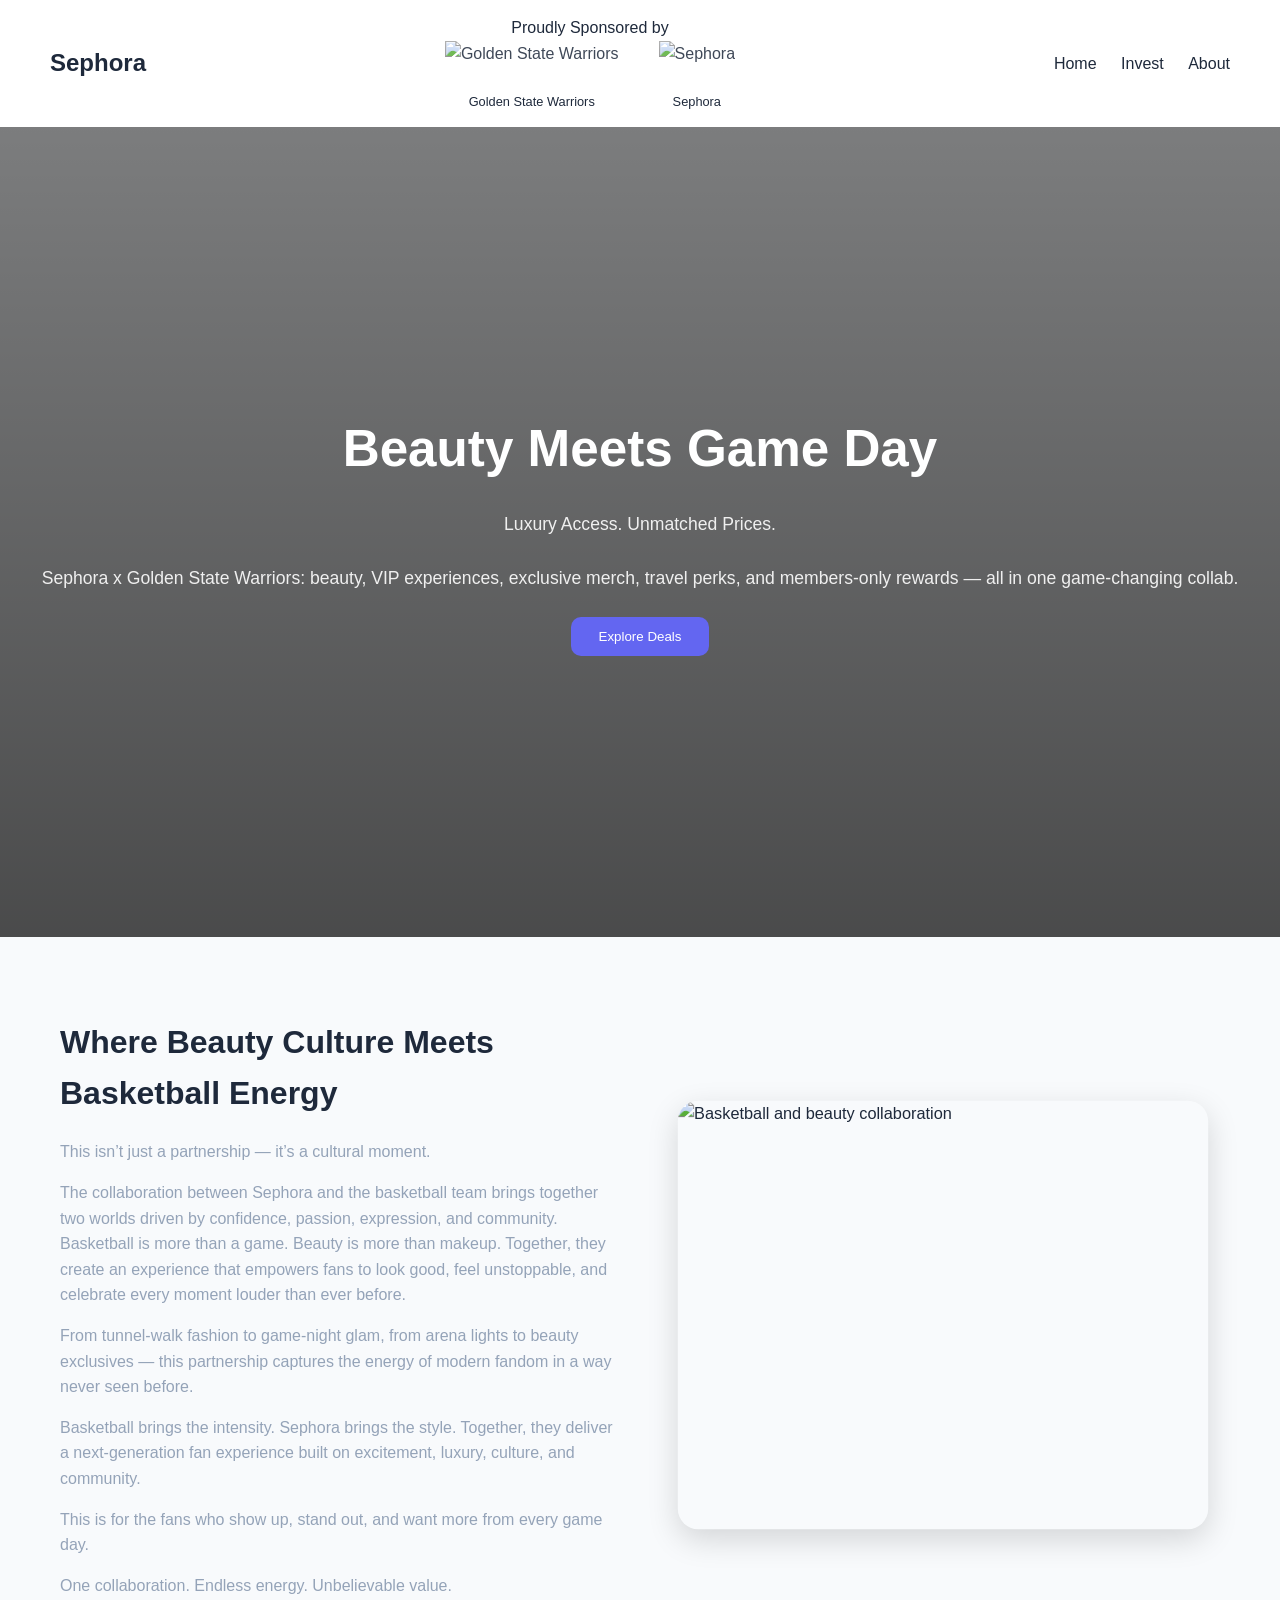
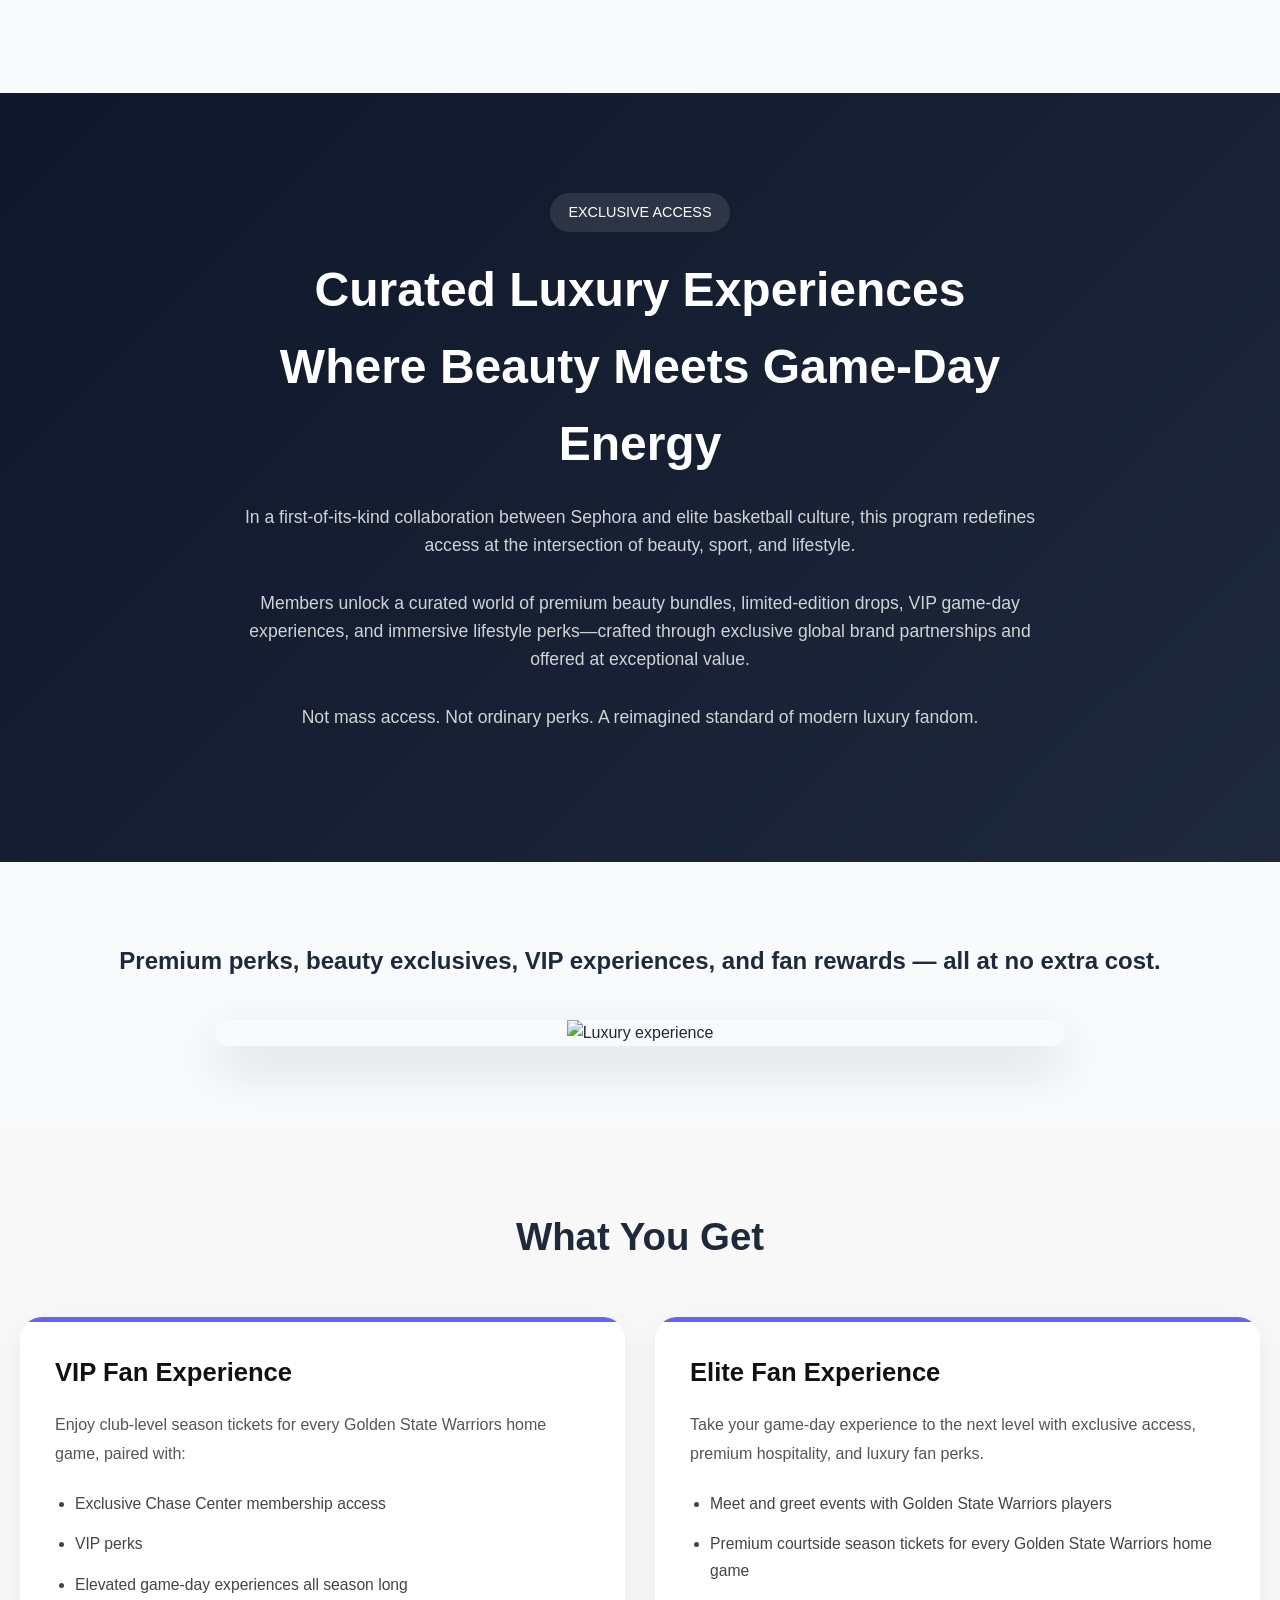
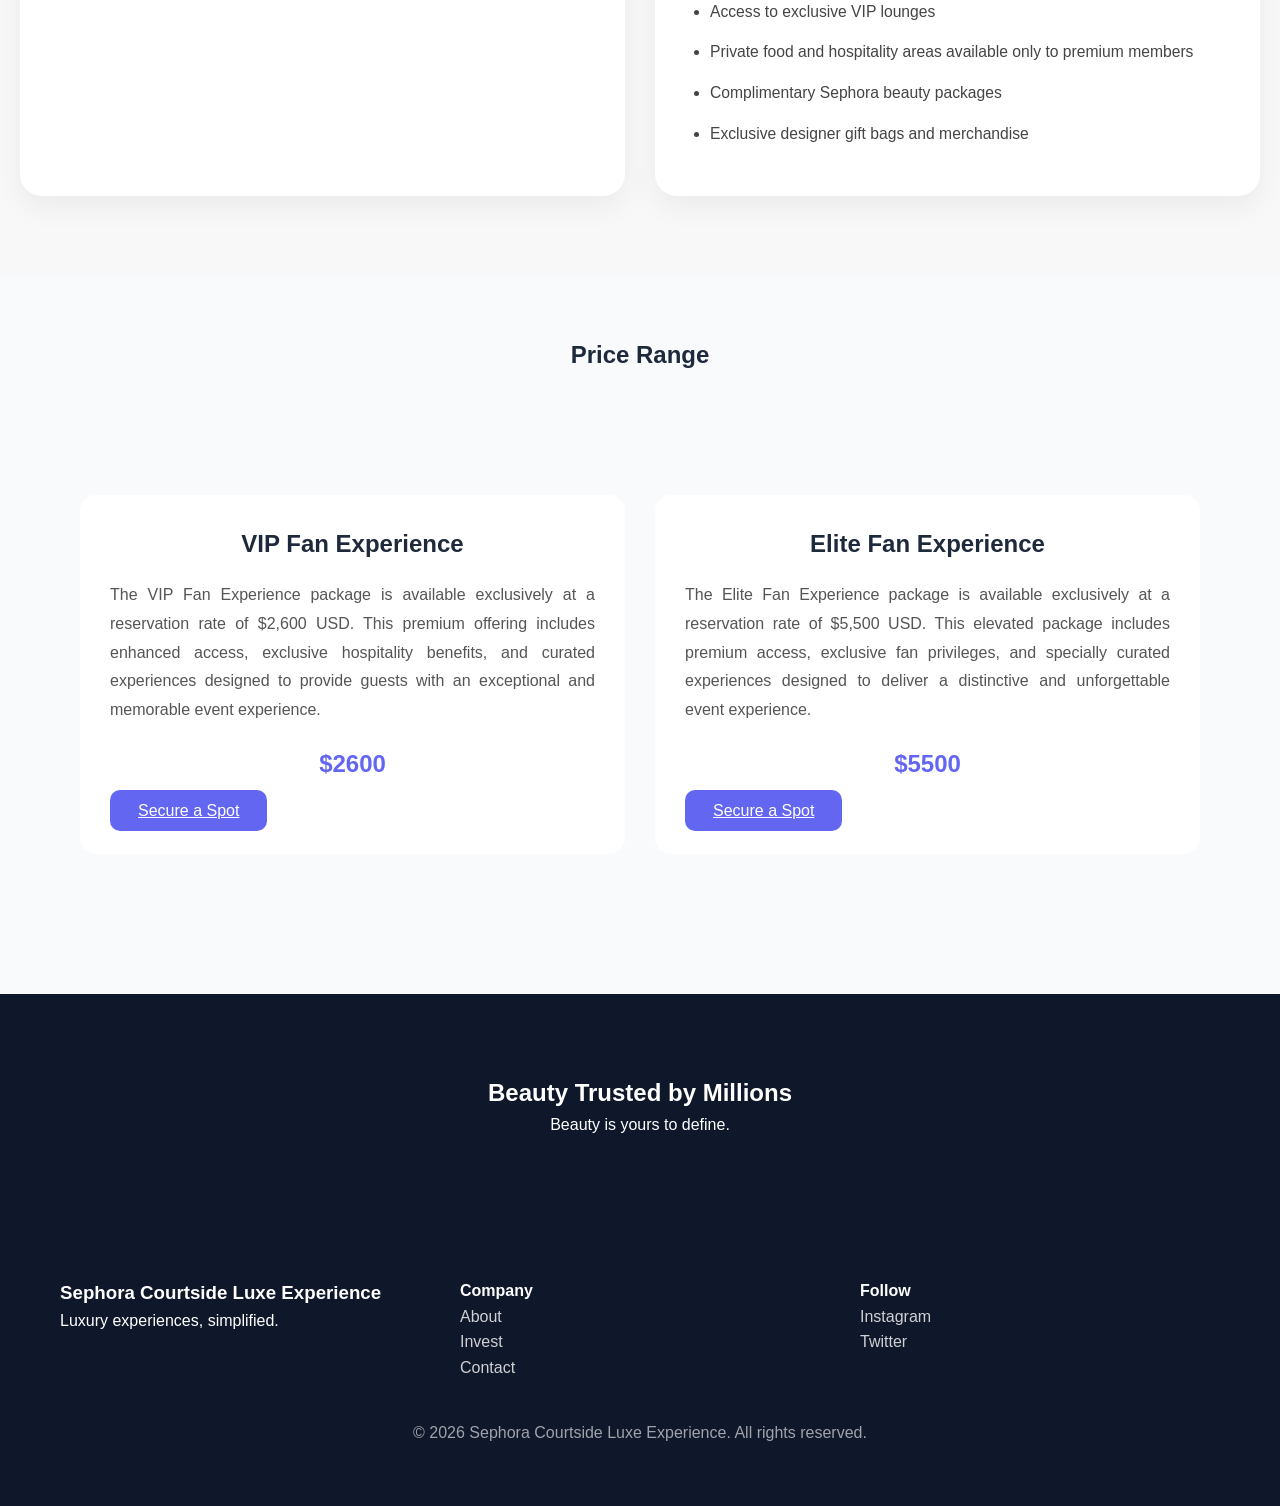
==== index.html @ ddf2a950 "Add files via upload" ====
<!DOCTYPE html>
<html lang="en">
<head>
  <meta charset="UTF-8">
  <meta name="viewport" content="width=device-width, initial-scale=1.0">
  <title>Sephora Courtside Luxe Experience</title>
  <link rel="stylesheet" href="style.css">
</head>
<body>

<!-- NAVBAR -->
<nav class="navbar">
  
  <div class="nav-left">
    <h2>Sephora</h2>
  </div>

<div class="nav-center">
  <span class="sponsored">Proudly Sponsored by</span>

  <div class="sponsors">
    <div class="sponsor">
      <img src="Images/Golden_State_Warriors_logo.svg.png" alt="Golden State Warriors">
      <p>Golden State Warriors</p>
    </div>

    <div class="sponsor">
      <img src="Images/Sephora_.png" alt="Sephora">
      <p>Sephora</p>
    </div>
  </div>
</div>

  <div class="nav-right">
    <a href="index.html">Home</a>
    <a href="investment.html">Invest</a>
    <a href="intro.html">About</a>
  </div>

</nav>

<!-- HERO -->
<section class="hero">
  <div class="hero-content">
    <h1> Beauty Meets Game Day </h1>
    <p>Luxury Access. Unmatched Prices.</p>
     <p>Sephora x Golden State Warriors: beauty, VIP experiences, exclusive merch, travel perks, and members-only rewards — all in one game-changing collab.</p>
    <button class="btn" onclick="document.getElementById('deals').scrollIntoView({behavior: 'smooth'})">
  Explore Deals
</button>
  </div>
</section>

<!-- COLLABORATION STORY -->
<section class="collab">
  <div class="collab-text">
    <h2>Where Beauty Culture Meets Basketball Energy</h2>

    <p>
      This isn’t just a partnership — it’s a cultural moment.
    </p>

    <p>
      The collaboration between Sephora and the basketball team brings together 
      two worlds driven by confidence, passion, expression, and community. 
      Basketball is more than a game. Beauty is more than makeup. Together, 
      they create an experience that empowers fans to look good, feel unstoppable, 
      and celebrate every moment louder than ever before.
    </p>

    <p>
      From tunnel-walk fashion to game-night glam, from arena lights to beauty 
      exclusives — this partnership captures the energy of modern fandom in a 
      way never seen before.
    </p>

    <p>
      Basketball brings the intensity. Sephora brings the style. Together, 
      they deliver a next-generation fan experience built on excitement, luxury, 
      culture, and community.
    </p>

    <p>
      This is for the fans who show up, stand out, and want more from every game day.
    </p>

    <p class="highlight">
      One collaboration. Endless energy. Unbelievable value.
    </p>
  </div>

  <div class="collab-images">
    <img 
      id="changing-image"
      src="https://ichef.bbci.co.uk/ace/standard/2560/cpsprodpb/c7e9/live/3fb9a230-e51c-11ef-bd1b-d536627785f2.jpg"
      alt="Basketball and beauty collaboration"
    >
  </div>
</section>

<!-- EXCLUSIVE ACCESS -->
<section class="exclusive">

  <div class="exclusive-content">

    <span class="exclusive-tag">
      Exclusive Access
    </span>

    <h2>
      Curated Luxury Experiences<br>
      Where Beauty Meets Game-Day Energy
    </h2>

    <p>
      In a first-of-its-kind collaboration between Sephora and elite basketball culture, this program redefines access at the intersection of beauty, sport, and lifestyle.
    </p>

    <p>
      Members unlock a curated world of premium beauty bundles, limited-edition drops, VIP game-day experiences, and immersive lifestyle perks—crafted through exclusive global brand partnerships and offered at exceptional value.
    </p>

    <p class="highlight">
      Not mass access. Not ordinary perks. A reimagined standard of modern luxury fandom.
    </p>

  </div>

</section>

<section class="experience">
  <h2>Premium perks, beauty exclusives, VIP experiences, and fan rewards — all at no extra cost.</h2>

  <div class="slider">
    <img id="slider-image" 
         src="https://s.hdnux.com/photos/01/55/02/22/28583058/3/ratio3x2_1920.jpg" 
         alt="Luxury experience">
  </div>
</section>

<!-- BENEFITS -->
<section class="benefits">
  <h2>What You Get</h2>

  <div class="benefit-grid">
   <div class="benefit fade-in">
  <h3>VIP Fan Experience</h3>
  <p>
  Enjoy club-level season tickets for every Golden State Warriors home game,
  paired with:
</p>

<ul>
  <li>Exclusive Chase Center membership access</li>
  <li>VIP perks</li>
  <li>Elevated game-day experiences all season long</li>
</ul>
</div>

    <div class="benefit fade-in">
      <h3>Elite Fan Experience</h3>
       <p>
    Take your game-day experience to the next level with exclusive access,
    premium hospitality, and luxury fan perks.
  </p>

  <ul>
    <li>Meet and greet events with Golden State Warriors players</li>
    <li>Premium courtside season tickets for every Golden State Warriors home game</li>
    <li>Access to exclusive VIP lounges</li>
    <li>Private food and hospitality areas available only to premium members</li>
    <li>Complimentary Sephora beauty packages</li>
    <li>Exclusive designer gift bags and merchandise</li>
  </ul>

  </div>
</section>

<!-- PACKAGES -->
<section class="packages">
  
  <h2>Price Range</h2>

  <div class="package-grid">
<section class="grid" id="deals">
    <div class="package-card fade-in">
      <h3>VIP Fan Experience</h3>
<p>The VIP Fan Experience package
is available exclusively at a reservation 
rate of $2,600 USD. This premium offering 
includes enhanced access, exclusive hospitality 
benefits, and curated experiences designed 
to provide guests with an exceptional and memorable 
event experience.
</p>
      <span>$2600</span>
       <a href="mailto:youremail@example.com?subject=VIP Fan Experience Reservation" class="btn">
      Secure a Spot
    </a>
    </div>

    <div class="package-card fade-in">
      <h3>Elite Fan Experience</h3>
      <p>The Elite Fan Experience package is available exclusively at a reservation rate of $5,500 USD. This elevated package includes premium access, exclusive fan privileges, and specially curated experiences designed to deliver a distinctive and unforgettable event experience.</p>
      <span>$5500</span>
       <a href="mailto:youremail@example.com?subject=VIP Fan Experience Reservation" class="btn">
      Secure a Spot
    </a>
    </div>

  </div>
</section>


<!-- TRUST SECTION -->
<section class="trust">
  <h2>Beauty Trusted by Millions</h2>
  <p><p>Beauty is yours to define.</p>
</p>
</section>

<!-- FOOTER -->
<footer class="footer">
  <div class="footer-content">
    
    <div>
      <h3>Sephora Courtside Luxe Experience</h3>
      <p>Luxury experiences, simplified.</p>
    </div>

    <div>
      <h4>Company</h4>
      <p><a href="intro.html">About</a></p>
      <p><a href="investment.html">Invest</a></p>
      <p><a href="contact.html">Contact</a></p>
    </div>

    <div>
      <h4>Follow</h4>
      <p><a href="https://instagram.com" target="https://www.instagram.com/sephora/">Instagram</a></p>
      <p><a href="https://twitter.com" target="https://x.com/Sephora">Twitter</a></p>
    </div>

  </div>

  <p class="footer-bottom">© 2026 Sephora Courtside Luxe Experience. All rights reserved.</p>
</footer>

<script src="script.js"></script>
</body>
</html>
---- style.css ----
:root {
  --primary: #0f172a;
  --accent: #6366f1;
  --light: #f8fafc;
  --text: #1e293b;
  --gray: #94a3b8;
}

/* =========================
   RESET
========================= */
* {
  margin: 0;
  padding: 0;
  box-sizing: border-box;
  font-family: 'Inter', sans-serif;
}

body {
  background: var(--light);
  color: var(--text);
  line-height: 1.6;
}

/* =========================
   NAVBAR
========================= */
.navbar {
  display: flex;
  justify-content: space-between;
  align-items: center;
  padding: 15px 50px;
  background: rgba(255,255,255,0.9);
  backdrop-filter: blur(12px);
  position: sticky;
  top: 0;
  z-index: 1000;
}

.nav-left h2 {
  font-weight: 700;
}

/* CENTER SPONSORS */
.nav-center {
  text-align: center;
}

.sponsors {
  display: flex;
  gap: 40px; /* increased spacing between sponsors */
  justify-content: center;
  align-items: center;
}

.sponsor {
  display: flex;
  flex-direction: column; /* keeps logo above text */
  align-items: center;
  gap: 6px; /* space between logo and text */
}

.sponsors img {
  height: 45px; /* bigger logo */
  opacity: 0.85;
  transition: 0.3s;
}

.sponsors img:hover {
  opacity: 1;
  transform: scale(1.05);
}

.sponsor p {
  margin: 0;
  font-size: 0.8rem;
  text-align: center;
}
/* RIGHT NAV */
.nav-right a {
  margin-left: 20px;
  text-decoration: none;
  color: var(--text);
  font-weight: 500;
  transition: 0.3s;
}

.nav-right a:hover {
  color: var(--accent);
}

/* =========================
   HERO
========================= */
.hero {
  height: 90vh;
  background:
    linear-gradient(rgba(0,0,0,0.5), rgba(0,0,0,0.7)),
    url('https://cdn.prod.website-files.com/65fb46186d1d506d69123dfd/66d814490d351fec6c1bbd35_y5vbD1C-04cZlk0od0YNK88nWeTwxfiFW0vXgTXieqU.webp');

  background-size: cover;
  background-position: center;
  background-repeat: no-repeat;

  display: flex;
  align-items: center;
  justify-content: center;

  color: white;
  text-align: center;
  padding: 20px;
}

.hero h1 {
  font-size: 3.2rem;
  margin-bottom: 20px;
}

.hero p {
  margin-bottom: 25px;
  font-size: 1.1rem;
  opacity: 0.9;
}

/* BUTTON */
.btn {
  padding: 12px 28px;
  border: none;
  background: var(--accent);
  color: white;
  border-radius: 10px;
  cursor: pointer;
  transition: all 0.3s ease;
  font-weight: 500;
}

.btn:hover {
  transform: translateY(-4px);
  box-shadow: 0 15px 30px rgba(0,0,0,0.2);
}

/* =========================
   SECTIONS
========================= */
section {
  padding: 80px 60px;
}

/* =========================
   COLLAB
========================= */
.collab {
  display: grid;
  grid-template-columns: 1fr 1fr;
  gap: 50px;
  align-items: center;
}

.collab-text h2 {
  font-size: 2rem;
  margin-bottom: 20px;
}

.collab-text p {
  margin-bottom: 15px;
  color: var(--gray);
}

.collab-images{
  display: flex;
  justify-content: center;
  align-items: center;
}

#changing-image{
  width: 100%;
  max-width: 520px;
  height: 420px;
  object-fit: cover;

  border-radius: 20px;

  transition:
    opacity 0.8s ease,
    transform 0.8s ease;

  box-shadow:
    0 10px 30px rgba(0,0,0,0.15);

  display: block;
}

/* smooth zoom effect during slideshow */
#changing-image.active{
  transform: scale(1.02);
}
/* =========================
   SLIDER
========================= */
.experience {
  text-align: center;
}

.slider {
  width: 100%;
  max-width: 850px;
  margin: 40px auto 0;
  overflow: hidden;
  border-radius: 18px;
  box-shadow: 0 20px 50px rgba(0,0,0,0.15);
}

.slider img {
  width: 100%;
  height: 640px;
  object-fit: cover;
}

/* =========================
   BENEFITS
========================= */
.benefits {
  padding: 80px 20px;
  background: #f8f8f8;
}

.benefits h2 {
  text-align: center;
  font-size: 2.4rem;
  margin-bottom: 50px;
  font-weight: 700;
}

.benefit-grid {
  display: grid;
  grid-template-columns: repeat(auto-fit, minmax(320px, 1fr));
  gap: 30px;
  align-items: stretch;
}

.benefit {
  background: #fff;
  padding: 35px;
  border-radius: 22px;
  box-shadow: 0 10px 30px rgba(0,0,0,0.06);
  transition: 0.35s ease;
  text-align: left;
  position: relative;
  overflow: hidden;
}

.benefit::before {
  content: "";
  position: absolute;
  top: 0;
  left: 0;
  width: 100%;
  height: 5px;
  background: var(--accent);
}

.benefit:hover {
  transform: translateY(-10px);
  box-shadow: 0 22px 45px rgba(0,0,0,0.12);
}

.benefit h3 {
  font-size: 1.6rem;
  margin-bottom: 18px;
  color: #111;
}

.benefit p {
  font-size: 1rem;
  line-height: 1.8;
  color: #555;
  margin-bottom: 22px;
}

.benefit ul {
  padding-left: 20px;
  margin: 0;
}

.benefit ul li {
  margin-bottom: 14px;
  line-height: 1.7;
  color: #444;
  font-size: 0.98rem;
}
/* =========================
   PACKAGES
========================= */
.packages {
  text-align: center;
  padding: 60px 20px;
}

.package-grid {
  margin-top: 40px;
  display: grid;
  grid-template-columns: repeat(auto-fit, minmax(260px, 1fr));
  gap: 30px;
}

.package-card {
  background: white;
  padding: 30px;
  border-radius: 16px;
  transition: 0.3s;
  text-align: left;
}

.package-card h3 {
  font-size: 1.5rem;
  margin-bottom: 18px;
  text-align: center;
}

.package-card p {
  font-size: 1rem;
  line-height: 1.8;
  color: #555;
  margin-bottom: 20px;
  text-align: justify;
  word-break: break-word;
}

.package-card span {
  display: block;
  font-size: 1.5rem;
  margin: 15px 0;
  font-weight: bold;
  color: var(--accent);
  text-align: center;
}

.package-card:hover {
  transform: translateY(-8px);
  box-shadow: 0 20px 40px rgba(0,0,0,0.1);
}

/* =========================
   CARDS GRID
========================= */
.grid {
  display: grid;
  grid-template-columns: repeat(auto-fit, minmax(250px, 1fr));
  gap: 30px;
}

.card {
  background: white;
  border-radius: 14px;
  overflow: hidden;
  transition: 0.3s;
}

.card img {
  width: 100%;
  height: 200px;
  object-fit: cover;
}

.card:hover {
  transform: translateY(-8px);
  box-shadow: 0 20px 40px rgba(0,0,0,0.1);
}

.card-content {
  padding: 20px;
}

/* =========================
   TRUST
========================= */
.trust {
  text-align: center;
  background: var(--primary);
  color: white;
}

/* =========================
   EXCLUSIVE
========================= */
.exclusive {
  padding: 100px 20px;
  background: linear-gradient(135deg, #0f172a, #1e293b);
  color: white;
  text-align: center;
}

.exclusive-content {
  max-width: 800px;
  margin: auto;
}

.exclusive-tag {
  display: inline-block;
  padding: 8px 18px;
  border-radius: 30px;
  background: rgba(255,255,255,0.1);
  margin-bottom: 20px;
  font-size: 0.9rem;
  text-transform: uppercase;
}

.exclusive h2 {
  font-size: 3rem;
  margin-bottom: 20px;
}

.exclusive p {
  opacity: 0.8;
  font-size: 1.1rem;
  margin-bottom: 30px;
}

/* =========================
   FOOTER
========================= */
.footer {
  background: var(--primary);
  color: white;
  padding: 60px;
}

.footer-content {
  display: grid;
  grid-template-columns: repeat(auto-fit, minmax(200px, 1fr));
  gap: 40px;
}

.footer-bottom {
  text-align: center;
  margin-top: 40px;
  opacity: 0.6;
}

.footer a {
  color: rgba(255,255,255,0.8);
  text-decoration: none;
}

.footer a:hover {
  color: var(--accent);
  text-decoration: underline;
}

/* =========================
   RESPONSIVE
========================= */
@media (max-width: 900px) {
  section {
    padding: 60px 20px;
  }

  .collab {
    grid-template-columns: 1fr;
  }

  .hero h1 {
    font-size: 2.2rem;
  }
}

/* =========================
   MOBILE (CLEAN UX, NOT STACKED CHAOS)
========================= */
@media (max-width: 768px) {

  /* NAVBAR → compact row layout instead of stacking */
  .navbar {
    flex-direction: row;
    justify-content: space-between;
    align-items: center;
    padding: 12px 16px;
  }

  .nav-left h2 {
    font-size: 16px;
    white-space: nowrap;
  }

  .nav-center {
    display: flex;
    flex-direction: column;
    align-items: center;
    transform: scale(0.9);
  }

  .sponsors {
    gap: 6px;
  }

  .sponsors img {
    height: 28px; /* bigger logos like you wanted */
  }

  .nav-right {
    display: flex;
    gap: 10px;
  }

  .nav-right a {
    font-size: 0.85rem;
    margin: 0;
  }

  /* HERO → tighter but still strong */
  .hero {
    height: 80vh;
    padding: 20px;
    background-position: 60% center;
  }

  .hero h1 {
    font-size: 2rem;
  }

  .hero p {
    font-size: 0.95rem;
  }

  /* SECTIONS → less padding, not compressed */
  section {
    padding: 60px 20px;
  }

  /* CARDS → horizontal swipe cards (clean UX) */
  .grid,
  .benefit-grid,
  .package-grid {
    display: flex;
    gap: 15px;
    overflow-x: auto;
    scroll-snap-type: x mandatory;
    padding-bottom: 10px;
  }

  .card,
  .benefit,
  .package-card {
    min-width: 75%;
    flex-shrink: 0;
    scroll-snap-align: center;
  }

  /* SLIDER */
  .slider img {
    height: 305px;
    border-radius: 12px;
  }

  /* BUTTON */
  .btn {
    width: 100%;
    max-width: 300px;
  }

  /* EXCLUSIVE */
  .exclusive h2 {
    font-size: 2rem;
  }

  .exclusive p {
    font-size: 1rem;
  }
  .benefits {
    padding: 50px 16px;
  }

  .benefits h2 {
    font-size: 1.9rem;
    margin-bottom: 30px;
  }

  .benefit-grid {
    grid-template-columns: 1fr;
    gap: 20px;
  }

  .benefit {
    width: 100%;
    max-width: 440px;   /* controls card size */
    margin: 0 auto;     /* centers the card */
    padding: 22px;      /* controls height/feel */
  }

  .benefit h3 {
    font-size: 1.25rem;
    margin-bottom: 14px;
  }

  .benefit p {
    font-size: 0.94rem;
    line-height: 1.7;
    margin-bottom: 18px;
  }

  .benefit ul {
    padding-left: 18px;
  }

  .benefit ul li {
    font-size: 0.92rem;
    line-height: 1.6;
    margin-bottom: 12px;
  }
.packages {
    padding: 40px 16px;
  }

  .package-grid {
    grid-template-columns: 1fr;
    gap: 18px;
  }

  .package-card {
    padding: 22px 18px;
    border-radius: 14px;
  }

  .package-card h3 {
    font-size: 1.2rem;
    margin-bottom: 12px;
  }

  .package-card p {
    font-size: 0.92rem;
    line-height: 1.6;
    margin-bottom: 18px;
    color: #666;
  }

  .package-card span {
    font-size: 1.4rem;
    margin-bottom: 16px;
  }

  .package-card .btn {
    padding: 12px;
    font-size: 0.95rem;
  }
  .package-card {
    max-width: 430px;
    margin: 0 auto;
  }

  .package-card p {
    line-height: 1.8;
    font-size: 0.95rem;
  }

}
/* =========================
   BEAUTY STOCKS
========================= */

.beauty-stocks-section {
  background:
    linear-gradient(
      135deg,
      #0f172a 0%,
      #111827 50%,
      #1e293b 100%
    );

  color: white;
  overflow: hidden;
}

/* HEADER */

.section-header {
  display: flex;
  justify-content: space-between;
  align-items: center;

  gap: 20px;

  margin-bottom: 40px;
}

.section-label {
  font-size: 0.78rem;
  letter-spacing: 0.18em;
  text-transform: uppercase;
  color: rgba(255,255,255,0.65);

  margin-bottom: 10px;
}

.section-header h2 {
  font-size: 2.8rem;
  line-height: 1.1;
  font-weight: 700;
}

/* LIVE STATUS */

.market-status {
  display: flex;
  align-items: center;
  gap: 10px;

  padding: 10px 18px;

  border-radius: 999px;

  background: rgba(255,255,255,0.06);

  border: 1px solid rgba(255,255,255,0.08);

  backdrop-filter: blur(12px);

  color: rgba(255,255,255,0.85);

  font-size: 0.92rem;

  white-space: nowrap;
}

.pulse {
  width: 10px;
  height: 10px;

  border-radius: 50%;

  background: #22c55e;

  animation: pulse-animation 1.8s infinite;
}

@keyframes pulse-animation {

  0% {
    transform: scale(1);
    opacity: 1;
  }

  50% {
    transform: scale(1.7);
    opacity: 0.45;
  }

  100% {
    transform: scale(1);
    opacity: 1;
  }
}

/* GRID */

.stocks-grid {
  display: grid;

  grid-template-columns: repeat(3, 1fr);

  gap: 24px;
}

/* CARD */

.stock-card {
  background:
    linear-gradient(
      180deg,
      rgba(255,255,255,0.05),
      rgba(255,255,255,0.025)
    );

  border: 1px solid rgba(255,255,255,0.08);

  border-radius: 24px;

  overflow: hidden;

  backdrop-filter: blur(16px);

  transition:
    transform 0.35s ease,
    border-color 0.35s ease,
    box-shadow 0.35s ease;
}

.stock-card:hover {
  transform: translateY(-6px);

  border-color: rgba(255,255,255,0.16);

  box-shadow:
    0 25px 60px rgba(0,0,0,0.35);
}

/* TOP */

.stock-top {
  display: flex;
  justify-content: space-between;
  align-items: center;

  gap: 16px;

  padding: 22px 22px 14px;
}

.stock-top h3 {
  font-size: 1.25rem;
  margin-bottom: 4px;
}

.stock-top p {
  color: rgba(255,255,255,0.62);
  font-size: 0.92rem;
}

.ticker {
  padding: 8px 12px;

  border-radius: 999px;

  background: rgba(255,255,255,0.06);

  border: 1px solid rgba(255,255,255,0.08);

  color: rgba(255,255,255,0.82);

  font-size: 0.75rem;

  font-weight: 600;

  flex-shrink: 0;
}

/* CHART */

.chart-container {
  width: 100%;
  height: 400px;
  min-height: 400px;
}

/* =========================
   TABLET
========================= */

@media (max-width: 1200px) {

  .stocks-grid {
    grid-template-columns: repeat(2, 1fr);
  }

  .section-header h2 {
    font-size: 2.3rem;
  }

}

/* =========================
   MOBILE
========================= */

@media (max-width: 768px) {

  .beauty-stocks-section {
    padding: 60px 16px;
  }

  .section-header {
    flex-direction: column;
    align-items: flex-start;

    margin-bottom: 28px;
  }

  .section-header h2 {
    font-size: 2rem;
  }

  .market-status {
    font-size: 0.85rem;
    padding: 8px 14px;
  }

  .stocks-grid {
    display: flex;

    overflow-x: auto;

    gap: 18px;

    scroll-snap-type: x mandatory;

    padding-bottom: 10px;
  }

  .stocks-grid::-webkit-scrollbar {
    display: none;
  }

  .stock-card {
    min-width: 88%;

    flex-shrink: 0;

    scroll-snap-align: center;
  }

  .stock-top {
    flex-direction: column;
    align-items: flex-start;
  }

  .stock-top h3 {
    font-size: 1.1rem;
  }

  .stock-top p {
    font-size: 0.88rem;
  }

  .ticker {
    font-size: 0.72rem;
  }

  .chart-container {
    height: 300px;
    min-height: 300px;
  }

}
/* =========================
   STOCK CTA
========================= */

.stock-cta {

  padding: 100px 20px;

  background:
    linear-gradient(
      135deg,
      #0f172a 0%,
      #1e293b 100%
    );

  position: relative;

  overflow: hidden;
}

/* glow background */

.stock-cta::before {

  content: "";

  position: absolute;

  width: 500px;
  height: 500px;

  background:
    radial-gradient(
      circle,
      rgba(99,102,241,0.22),
      transparent 70%
    );

  top: -180px;
  right: -120px;

  pointer-events: none;
}

.stock-cta-content {

  max-width: 760px;

  margin: auto;

  text-align: center;

  position: relative;
  z-index: 2;
}

.stock-cta-label {

  display: inline-block;

  padding: 8px 18px;

  border-radius: 999px;

  background: rgba(255,255,255,0.08);

  border: 1px solid rgba(255,255,255,0.08);

  color: rgba(255,255,255,0.78);

  font-size: 0.78rem;

  letter-spacing: 0.14em;

  text-transform: uppercase;

  margin-bottom: 24px;
}

.stock-cta h2 {

  font-size: 3rem;

  line-height: 1.1;

  color: white;

  margin-bottom: 22px;
}

.stock-cta p {

  max-width: 620px;

  margin: 0 auto 34px;

  color: rgba(255,255,255,0.72);

  font-size: 1.05rem;

  line-height: 1.8;
}

/* BUTTON */

.stock-cta-btn {

  display: inline-flex;

  align-items: center;
  justify-content: center;

  padding: 14px 34px;

  border-radius: 14px;

  background: var(--accent);

  color: white;

  text-decoration: none;

  font-weight: 600;

  transition:
    transform 0.3s ease,
    box-shadow 0.3s ease,
    background 0.3s ease;
}

.stock-cta-btn:hover {

  transform: translateY(-4px);

  box-shadow:
    0 18px 40px rgba(99,102,241,0.35);
}

/* =========================
   MOBILE
========================= */

@media (max-width: 768px) {

  .stock-cta {

    padding: 70px 16px;
  }

  .stock-cta h2 {

    font-size: 2rem;
  }

  .stock-cta p {

    font-size: 0.96rem;

    line-height: 1.7;
  }

  .stock-cta-btn {

    width: 100%;

    max-width: 320px;
  }

}
/* =========================
   SECTION (SIMPLE CLEAN STYLE)
========================= */
.section {
  padding: 50px 20px;
  text-align: center;
  background: #fff;
}

.section h2,
.section h1 {
  font-size: 1.8rem;
  margin-bottom: 10px;
  font-weight: 600;
}

.section p {
  font-size: 1rem;
  color: #555;
  max-width: 700px;
  margin: 0 auto;
  line-height: 1.6;
}
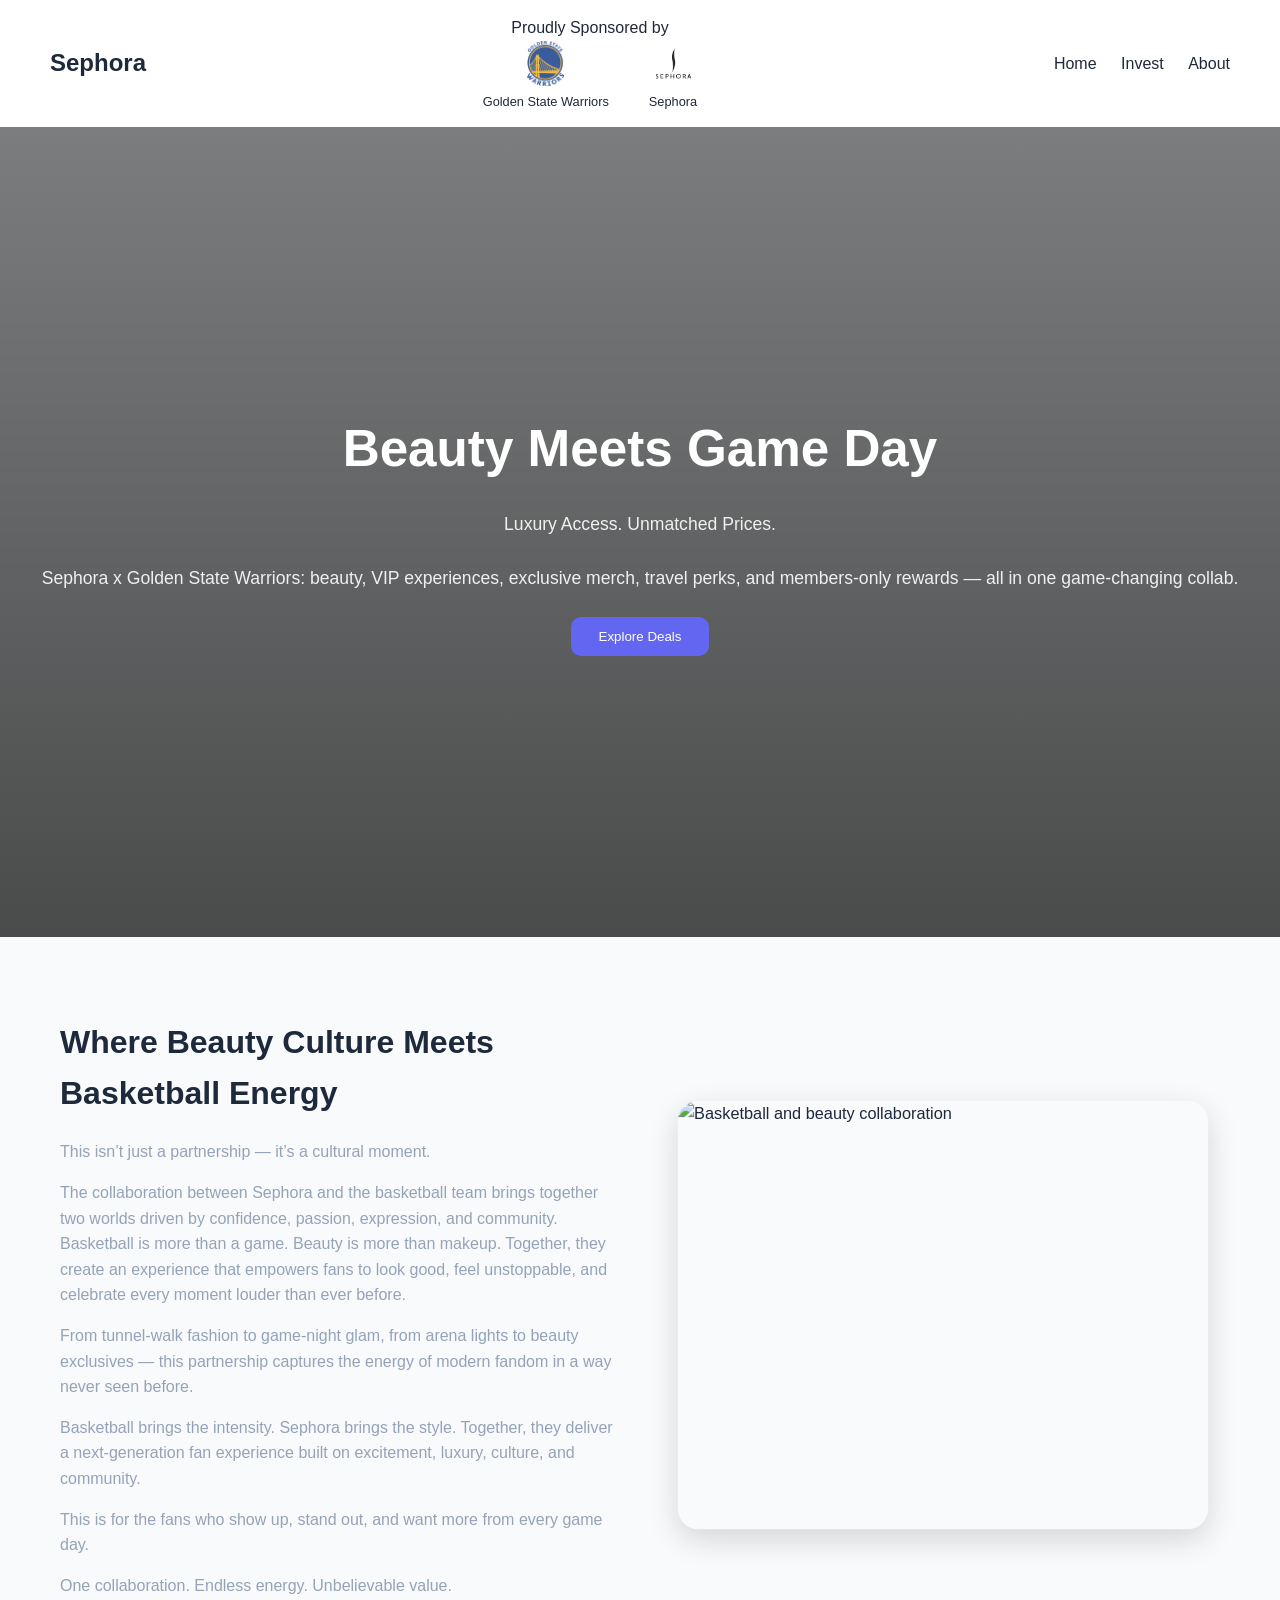
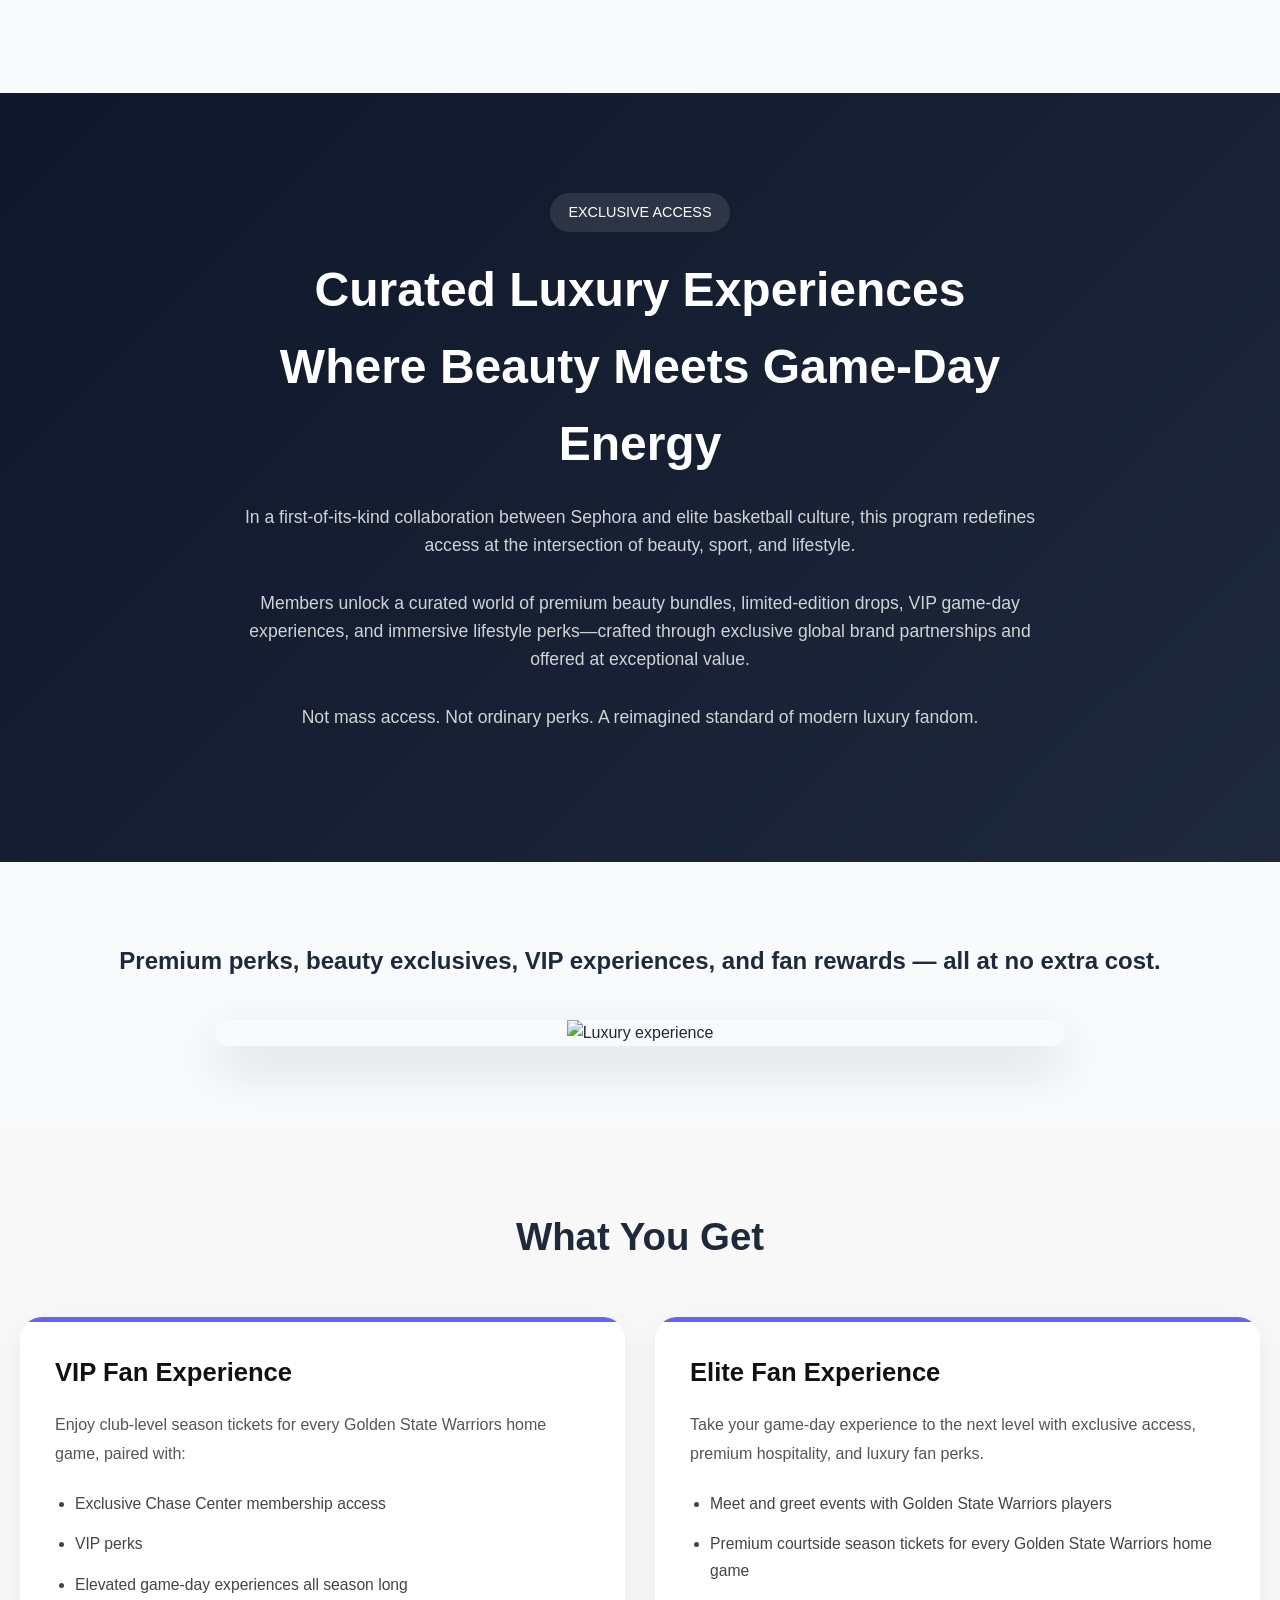
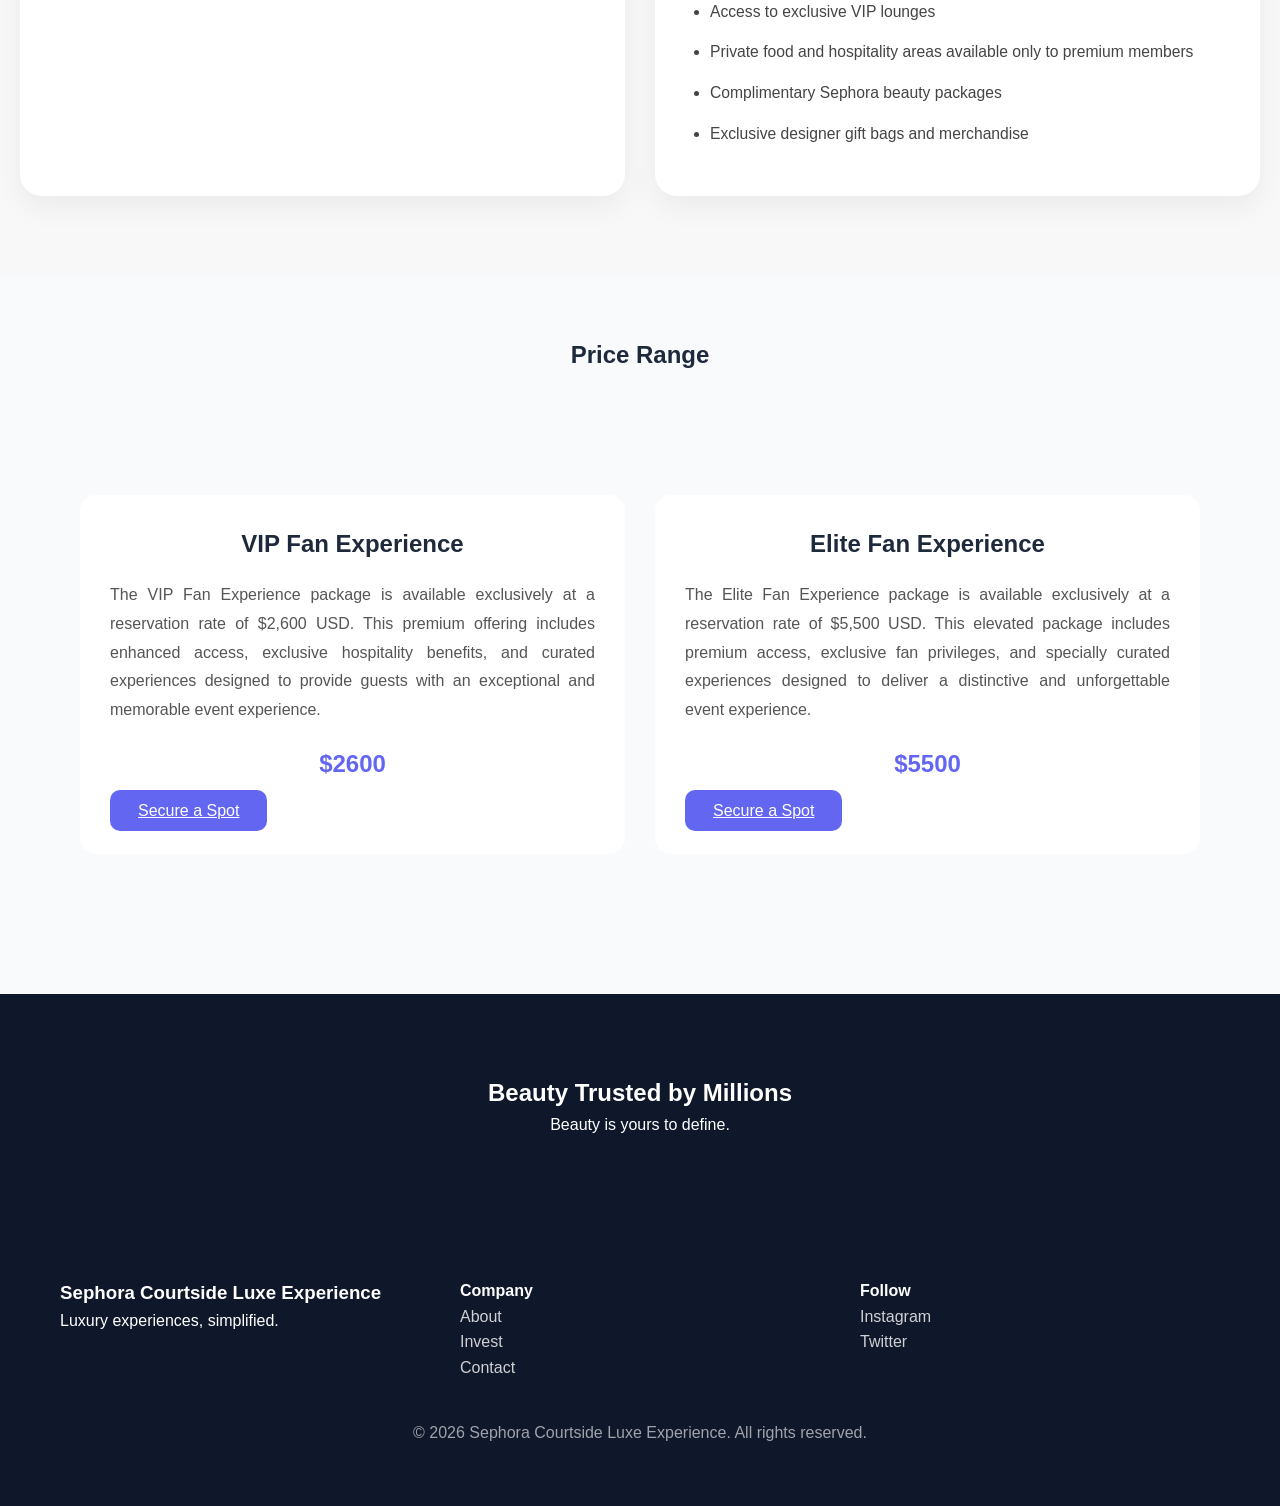
==== commit 78039a74: "index.html" ====
--- a/index.html
+++ b/index.html
@@ -20,12 +20,12 @@
 
   <div class="sponsors">
     <div class="sponsor">
-      <img src="Images/Golden_State_Warriors_logo.svg.png" alt="Golden State Warriors">
+      <img src="Golden_State_Warriors_logo.svg.png" alt="Golden State Warriors">
       <p>Golden State Warriors</p>
     </div>
 
     <div class="sponsor">
-      <img src="Images/Sephora_.png" alt="Sephora">
+      <img src="Sephora_.png" alt="Sephora">
       <p>Sephora</p>
     </div>
   </div>
@@ -248,4 +248,4 @@
 
 <script src="script.js"></script>
 </body>
-</html>+</html>
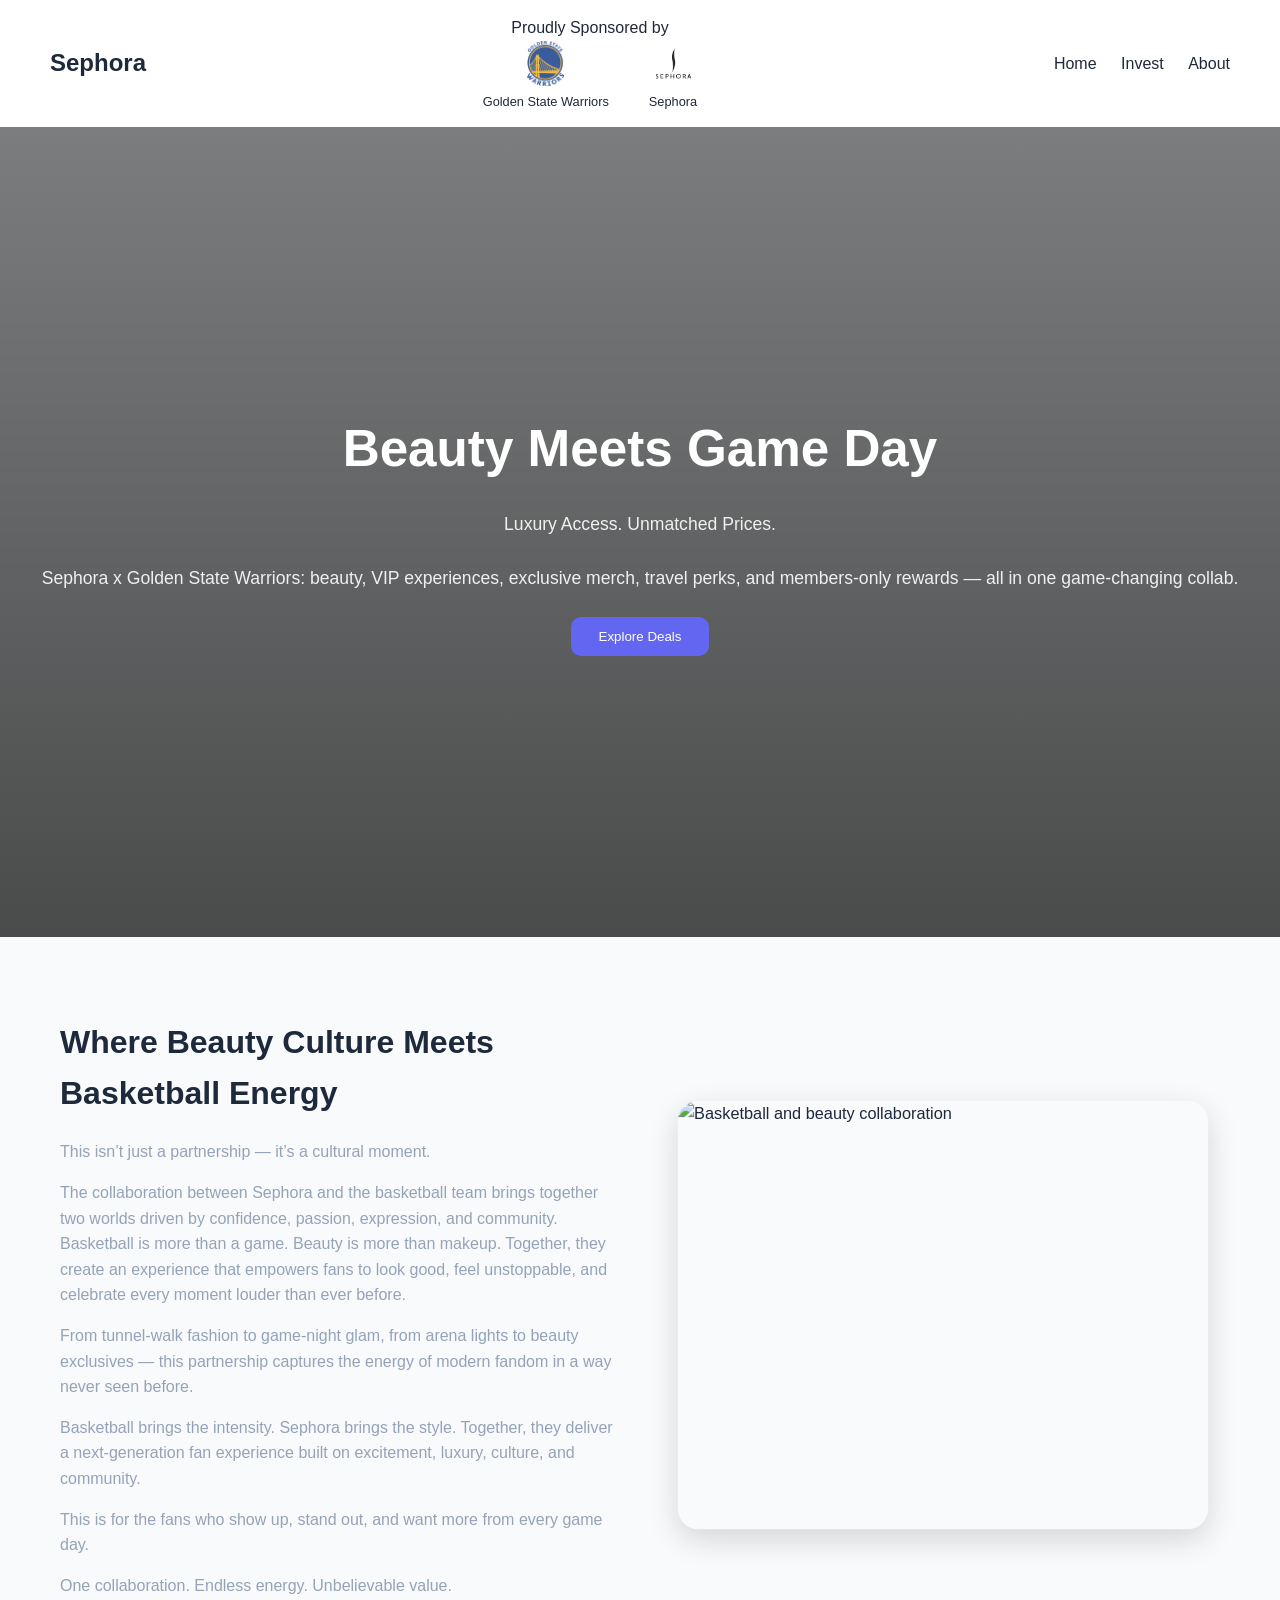
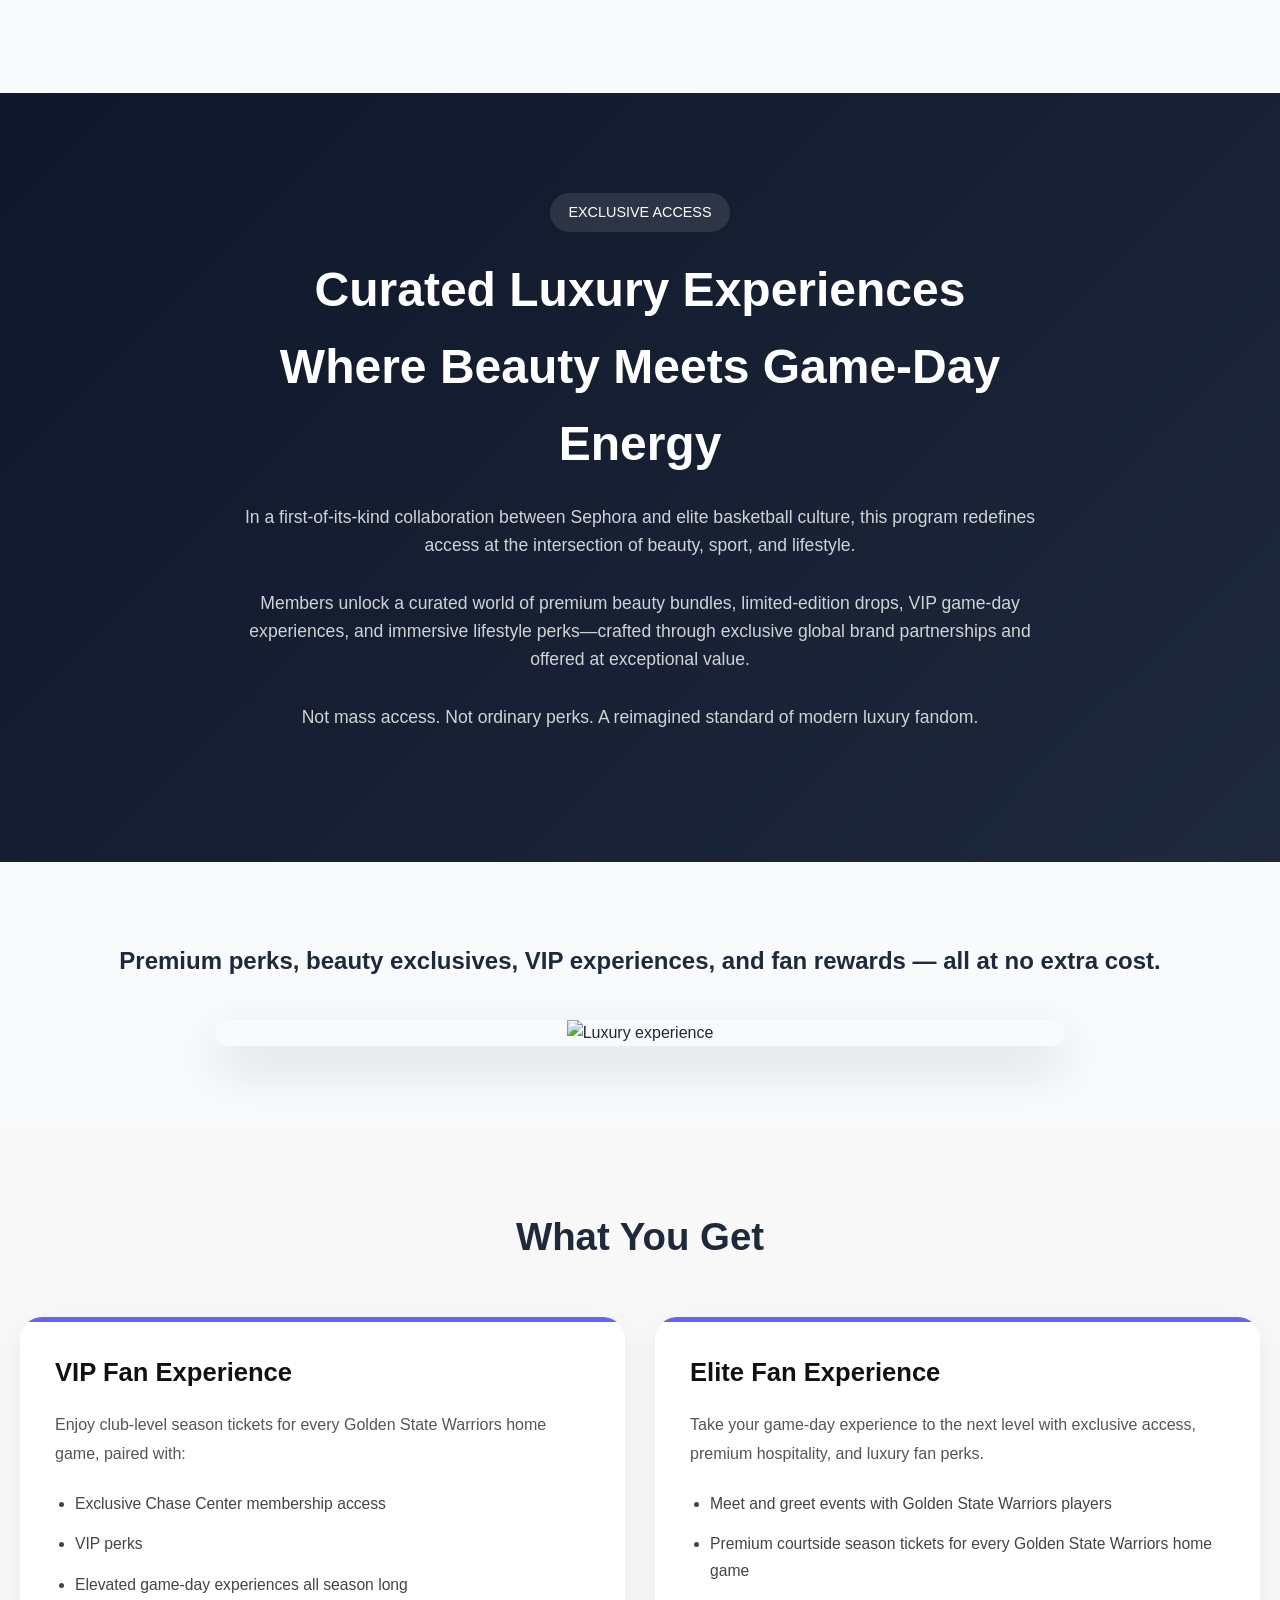
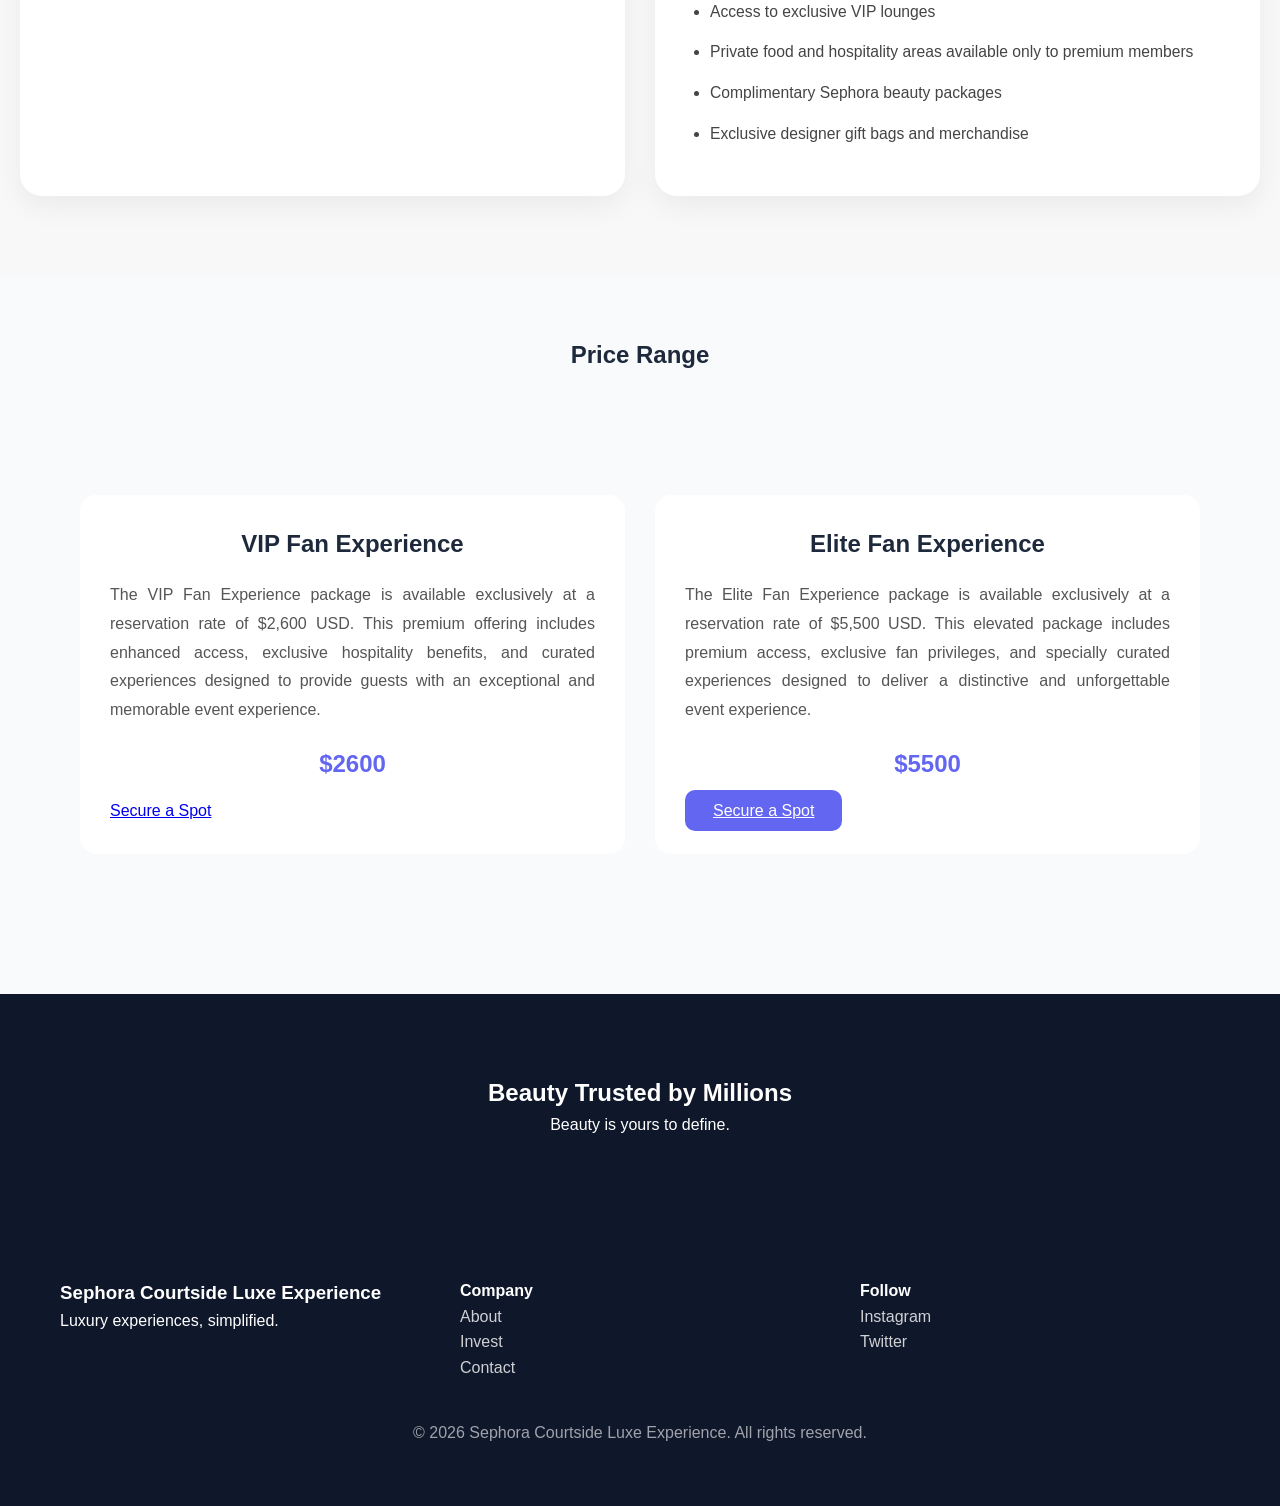
==== commit a5f63d6e: "index.html" ====
--- a/index.html
+++ b/index.html
@@ -193,19 +193,19 @@
 to provide guests with an exceptional and memorable 
 event experience.
 </p>
-      <span>$2600</span>
-       <a href="mailto:youremail@example.com?subject=VIP Fan Experience Reservation" class="btn">
-      Secure a Spot
-    </a>
+    <span>$2600</span>
+<a href="mailto:youremail@example.com?subject=VIP%20Fan%20Experience%20Reservation&body=Hello,%0D%0A%0D%0AI%20would%20like%20to%20reserve%20a%20spot%20for%20the%20Sephora%20VIP%20Fan%20Experience.%20Please%20provide%20the%20next%20steps%20to%20complete%20my%20reservation.%0D%0A%0D%0AThank%20you.">
+  Secure a Spot
+</a>
     </div>
 
     <div class="package-card fade-in">
       <h3>Elite Fan Experience</h3>
       <p>The Elite Fan Experience package is available exclusively at a reservation rate of $5,500 USD. This elevated package includes premium access, exclusive fan privileges, and specially curated experiences designed to deliver a distinctive and unforgettable event experience.</p>
-      <span>$5500</span>
-       <a href="mailto:youremail@example.com?subject=VIP Fan Experience Reservation" class="btn">
-      Secure a Spot
-    </a>
+     <span>$5500</span>
+<a href="mailto:youremail@example.com?subject=Elite%20Fan%20Experience%20Reservation&body=Hello,%0D%0A%0D%0AI%20would%20like%20to%20reserve%20a%20spot%20for%20the%20Elite%20Fan%20Experience.%20Please%20provide%20the%20next%20steps%20to%20complete%20my%20reservation.%0D%0A%0D%0AThank%20you." class="btn">
+  Secure a Spot
+</a>
     </div>
 
   </div>
--- a/style.css
+++ b/style.css
@@ -608,18 +608,19 @@
     margin-bottom: 12px;
   }
 .packages {
-    padding: 40px 16px;
-  }
-
-  .package-grid {
-    grid-template-columns: 1fr;
-    gap: 18px;
-  }
-
-  .package-card {
-    padding: 22px 18px;
-    border-radius: 14px;
-  }
+  padding-left: 0;
+  padding-right: 0;
+}
+ .package-grid {
+  padding: 0 16px 10px;
+}
+
+.package-card {
+  width: 85vw;
+  min-width: 85vw;
+  max-width: 85vw;
+  flex-shrink: 0;
+}
 
   .package-card h3 {
     font-size: 1.2rem;
@@ -1121,4 +1122,4 @@
   max-width: 700px;
   margin: 0 auto;
   line-height: 1.6;
-}+}
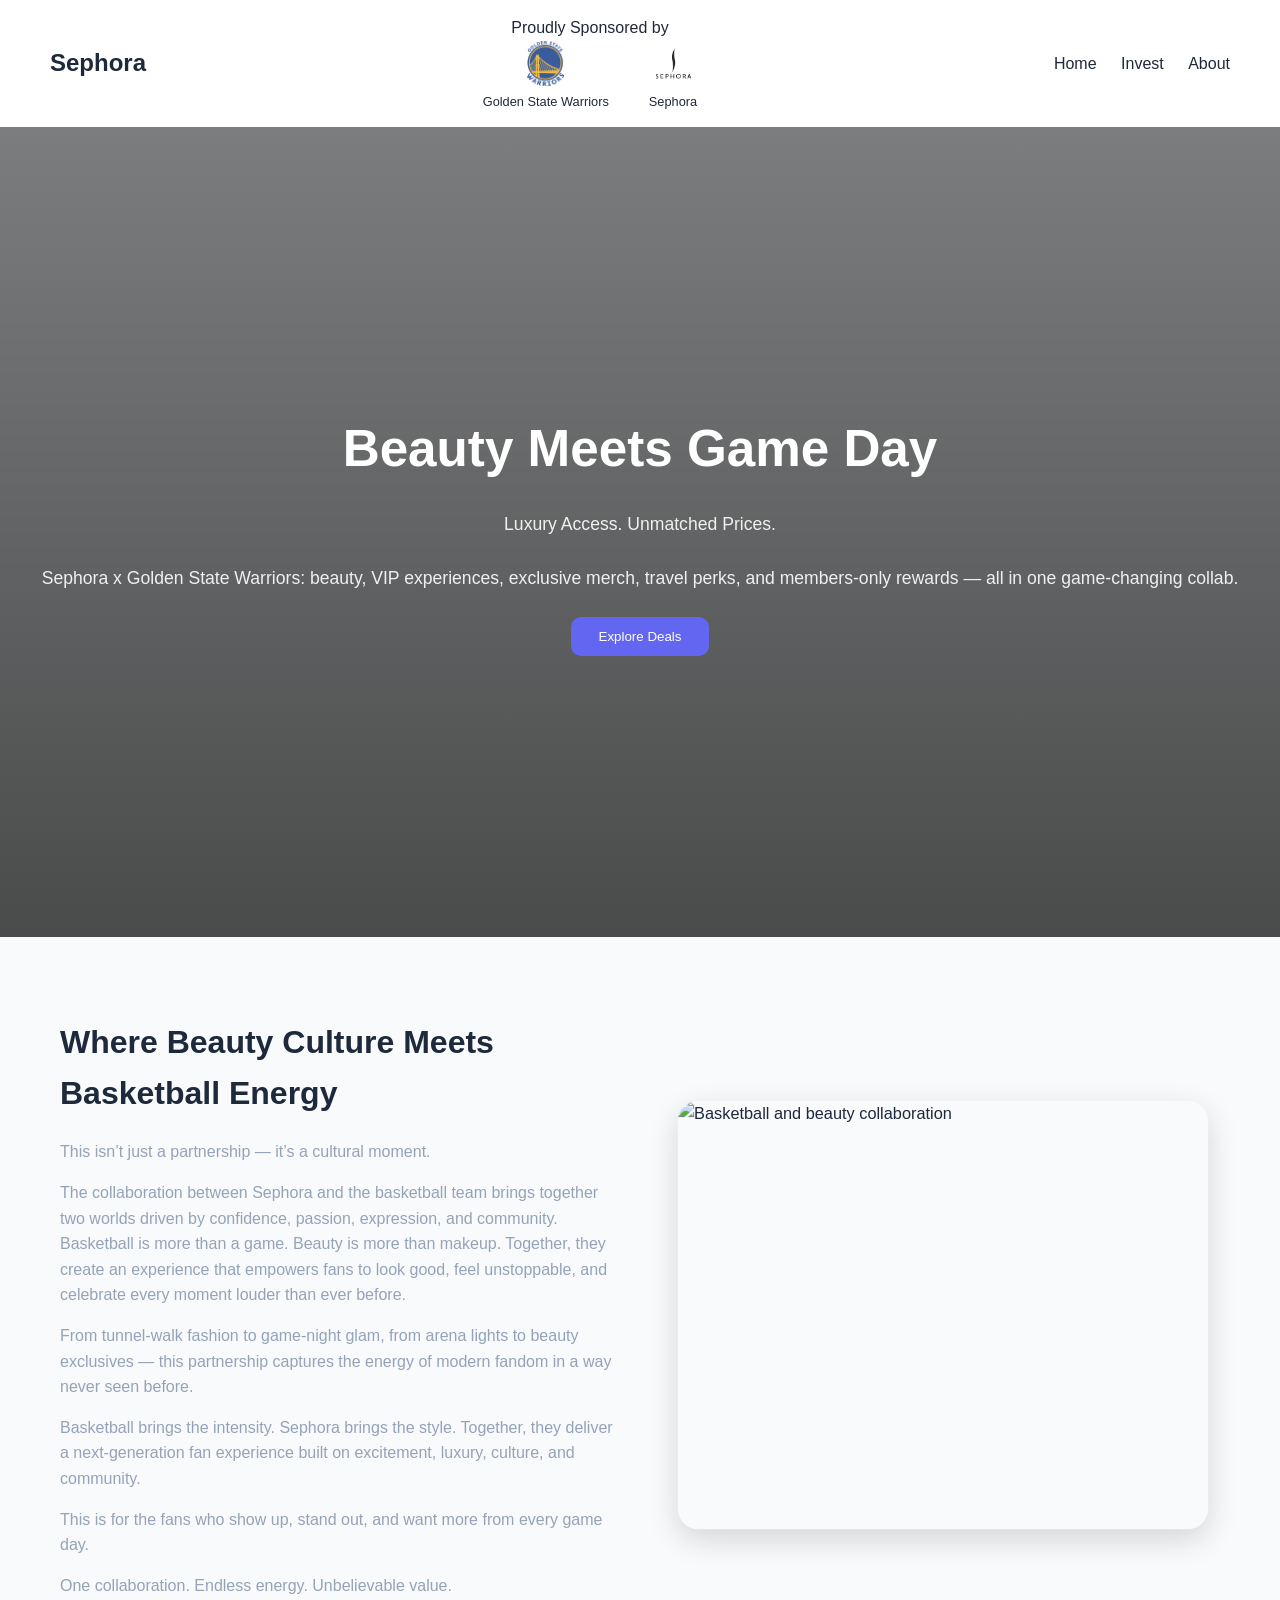
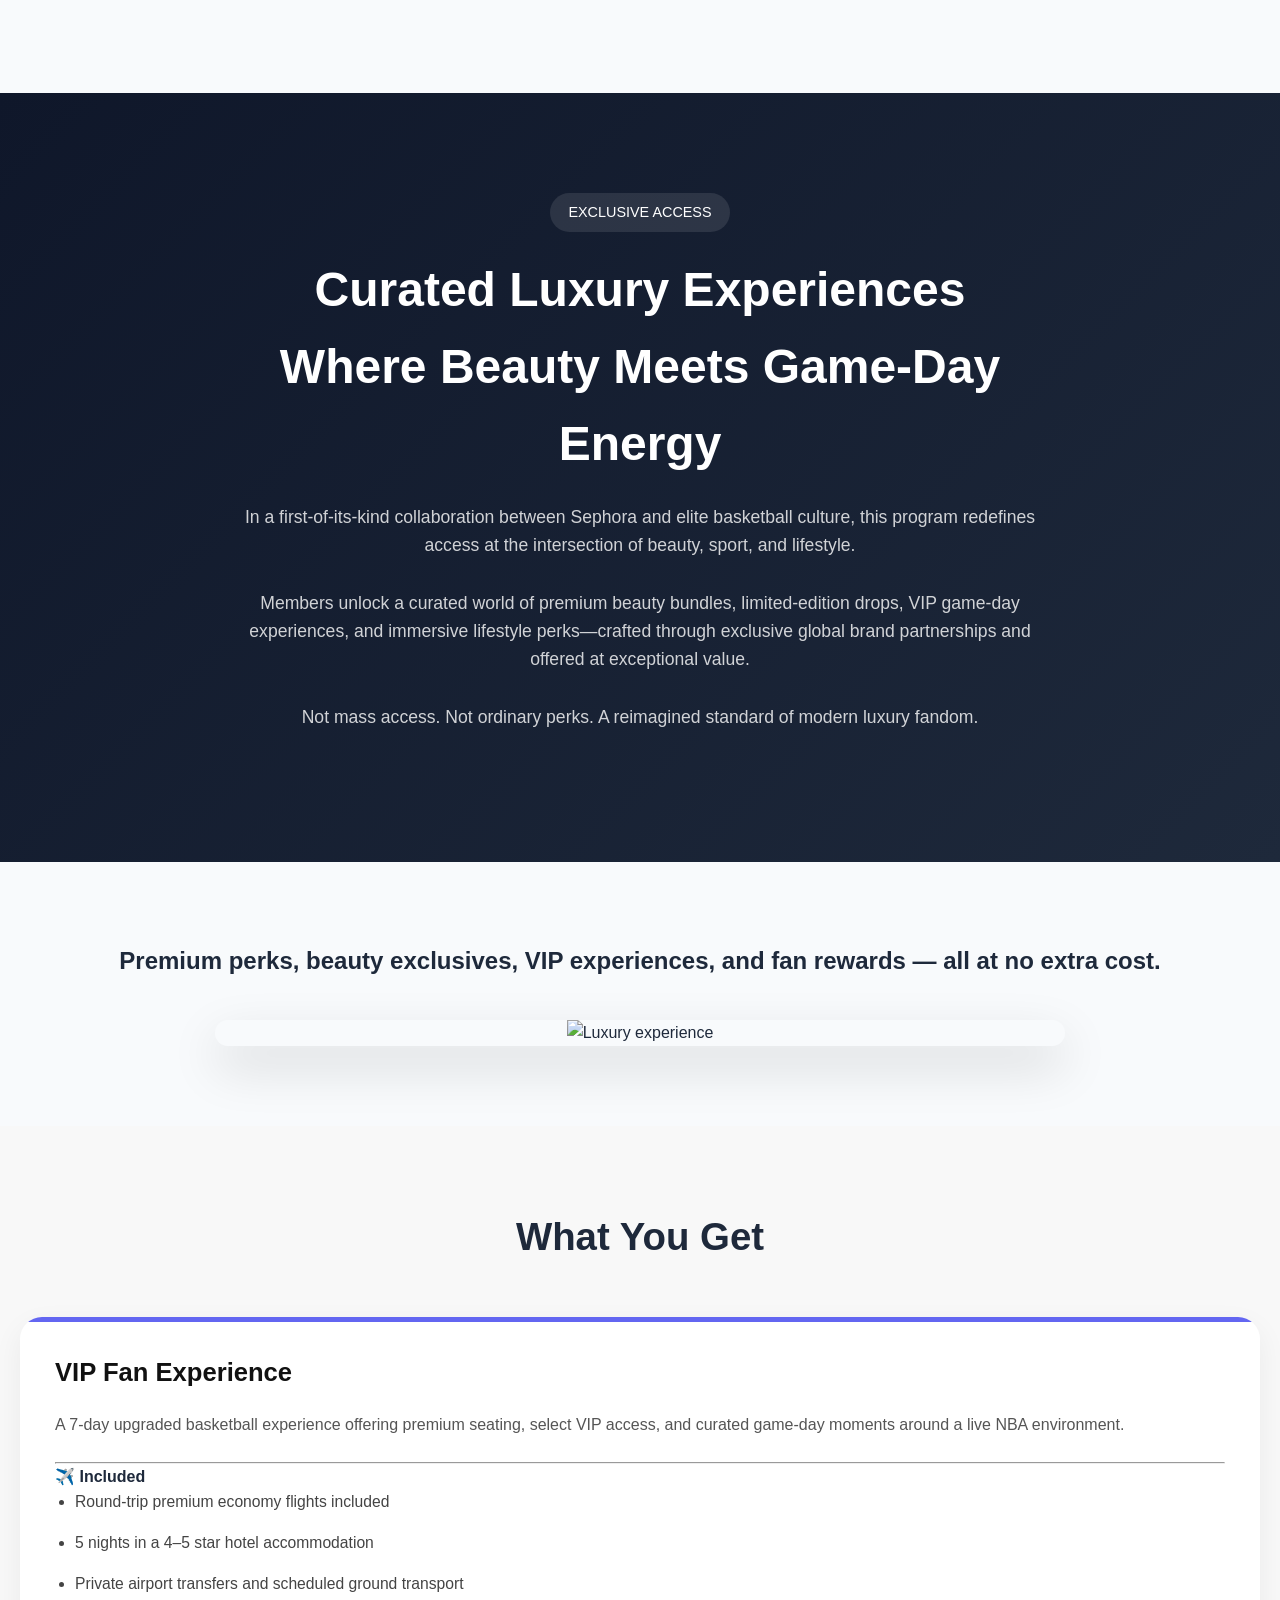
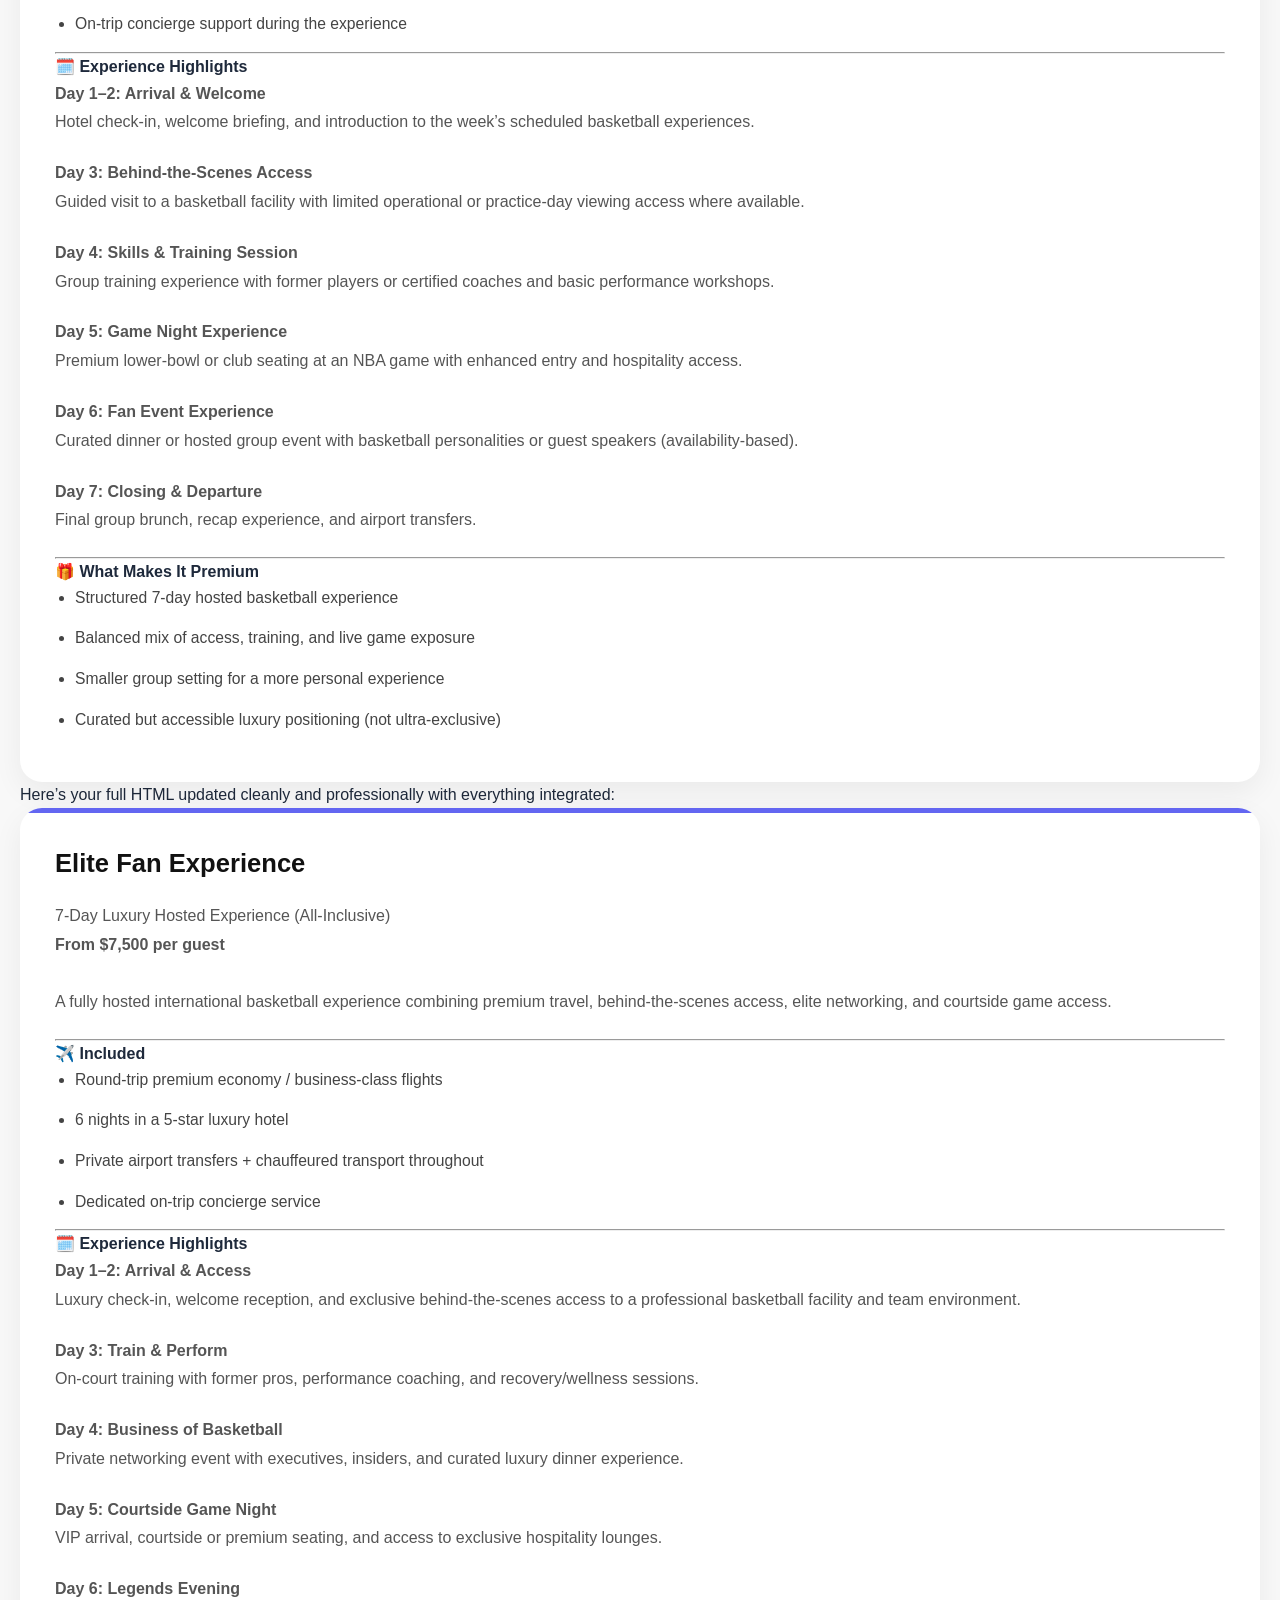
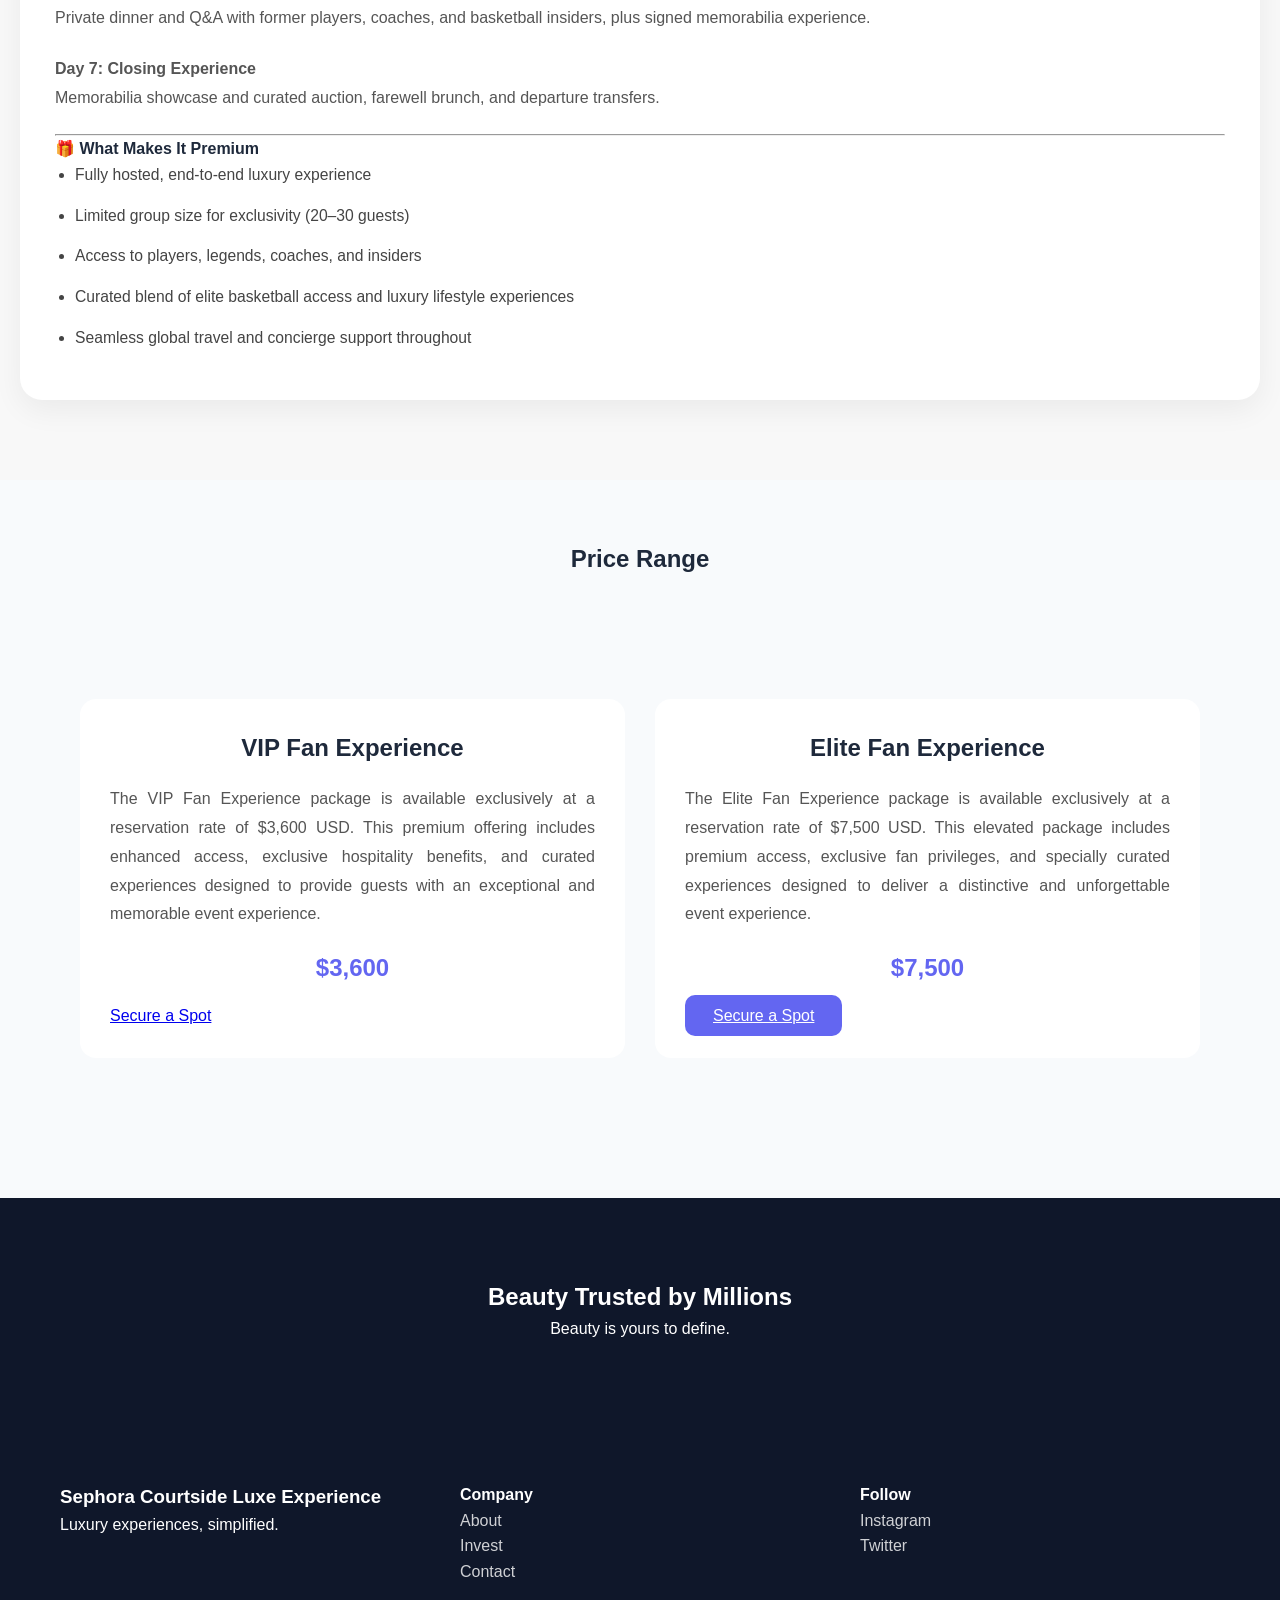
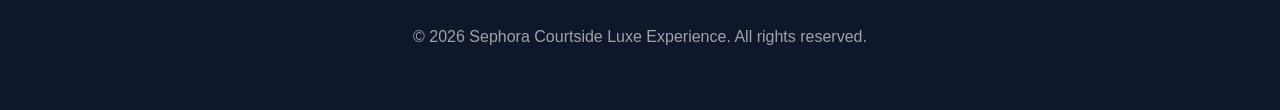
==== commit 8c4b7b20: "index.html" ====
--- a/index.html
+++ b/index.html
@@ -142,38 +142,112 @@
 <section class="benefits">
   <h2>What You Get</h2>
 
-  <div class="benefit-grid">
-   <div class="benefit fade-in">
+<div class="benefit fade-in">
   <h3>VIP Fan Experience</h3>
+
   <p>
-  Enjoy club-level season tickets for every Golden State Warriors home game,
-  paired with:
-</p>
-
-<ul>
-  <li>Exclusive Chase Center membership access</li>
-  <li>VIP perks</li>
-  <li>Elevated game-day experiences all season long</li>
-</ul>
+    A 7-day upgraded basketball experience offering premium seating, select VIP access,
+    and curated game-day moments around a live NBA environment.
+  </p>
+
+  <hr>
+
+  <h4>✈️ Included</h4>
+  <ul>
+    <li>Round-trip premium economy flights included</li>
+    <li>5 nights in a 4–5 star hotel accommodation</li>
+    <li>Private airport transfers and scheduled ground transport</li>
+    <li>On-trip concierge support during the experience</li>
+  </ul>
+
+  <hr>
+
+  <h4>🗓️ Experience Highlights</h4>
+
+  <p><strong>Day 1–2: Arrival & Welcome</strong><br>
+  Hotel check-in, welcome briefing, and introduction to the week’s scheduled basketball experiences.</p>
+
+  <p><strong>Day 3: Behind-the-Scenes Access</strong><br>
+  Guided visit to a basketball facility with limited operational or practice-day viewing access where available.</p>
+
+  <p><strong>Day 4: Skills & Training Session</strong><br>
+  Group training experience with former players or certified coaches and basic performance workshops.</p>
+
+  <p><strong>Day 5: Game Night Experience</strong><br>
+  Premium lower-bowl or club seating at an NBA game with enhanced entry and hospitality access.</p>
+
+  <p><strong>Day 6: Fan Event Experience</strong><br>
+  Curated dinner or hosted group event with basketball personalities or guest speakers (availability-based).</p>
+
+  <p><strong>Day 7: Closing & Departure</strong><br>
+  Final group brunch, recap experience, and airport transfers.</p>
+
+  <hr>
+
+  <h4>🎁 What Makes It Premium</h4>
+  <ul>
+    <li>Structured 7-day hosted basketball experience</li>
+    <li>Balanced mix of access, training, and live game exposure</li>
+    <li>Smaller group setting for a more personal experience</li>
+    <li>Curated but accessible luxury positioning (not ultra-exclusive)</li>
+  </ul>
 </div>
 
-    <div class="benefit fade-in">
-      <h3>Elite Fan Experience</h3>
-       <p>
-    Take your game-day experience to the next level with exclusive access,
-    premium hospitality, and luxury fan perks.
+    Here’s your full HTML updated cleanly and professionally with everything integrated:
+
+<div class="benefit fade-in">
+  <h3>Elite Fan Experience</h3>
+
+  <p>
+    7-Day Luxury Hosted Experience (All-Inclusive) <br>
+    <strong>From $7,500 per guest</strong><br><br>
+    A fully hosted international basketball experience combining premium travel,
+    behind-the-scenes access, elite networking, and courtside game access.
   </p>
 
+  <hr>
+
+  <h4>✈️ Included</h4>
   <ul>
-    <li>Meet and greet events with Golden State Warriors players</li>
-    <li>Premium courtside season tickets for every Golden State Warriors home game</li>
-    <li>Access to exclusive VIP lounges</li>
-    <li>Private food and hospitality areas available only to premium members</li>
-    <li>Complimentary Sephora beauty packages</li>
-    <li>Exclusive designer gift bags and merchandise</li>
+    <li>Round-trip premium economy / business-class flights</li>
+    <li>6 nights in a 5-star luxury hotel</li>
+    <li>Private airport transfers + chauffeured transport throughout</li>
+    <li>Dedicated on-trip concierge service</li>
   </ul>
 
-  </div>
+  <hr>
+
+  <h4>🗓️ Experience Highlights</h4>
+
+  <p><strong>Day 1–2: Arrival & Access</strong><br>
+  Luxury check-in, welcome reception, and exclusive behind-the-scenes access to a professional basketball facility and team environment.</p>
+
+  <p><strong>Day 3: Train & Perform</strong><br>
+  On-court training with former pros, performance coaching, and recovery/wellness sessions.</p>
+
+  <p><strong>Day 4: Business of Basketball</strong><br>
+  Private networking event with executives, insiders, and curated luxury dinner experience.</p>
+
+  <p><strong>Day 5: Courtside Game Night</strong><br>
+  VIP arrival, courtside or premium seating, and access to exclusive hospitality lounges.</p>
+
+  <p><strong>Day 6: Legends Evening</strong><br>
+  Private dinner and Q&A with former players, coaches, and basketball insiders, plus signed memorabilia experience.</p>
+
+  <p><strong>Day 7: Closing Experience</strong><br>
+  Memorabilia showcase and curated auction, farewell brunch, and departure transfers.</p>
+
+  <hr>
+
+  <h4>🎁 What Makes It Premium</h4>
+  <ul>
+    <li>Fully hosted, end-to-end luxury experience</li>
+    <li>Limited group size for exclusivity (20–30 guests)</li>
+    <li>Access to players, legends, coaches, and insiders</li>
+    <li>Curated blend of elite basketball access and luxury lifestyle experiences</li>
+    <li>Seamless global travel and concierge support throughout</li>
+  </ul>
+</div>
 </section>
 
 <!-- PACKAGES -->
@@ -187,23 +261,23 @@
       <h3>VIP Fan Experience</h3>
 <p>The VIP Fan Experience package
 is available exclusively at a reservation 
-rate of $2,600 USD. This premium offering 
+rate of $3,600 USD. This premium offering 
 includes enhanced access, exclusive hospitality 
 benefits, and curated experiences designed 
 to provide guests with an exceptional and memorable 
 event experience.
 </p>
-    <span>$2600</span>
-<a href="mailto:youremail@example.com?subject=VIP%20Fan%20Experience%20Reservation&body=Hello,%0D%0A%0D%0AI%20would%20like%20to%20reserve%20a%20spot%20for%20the%20Sephora%20VIP%20Fan%20Experience.%20Please%20provide%20the%20next%20steps%20to%20complete%20my%20reservation.%0D%0A%0D%0AThank%20you.">
+    <span>$3,600</span>
+<a href="mailto:sephora1970@outlook.com?subject=VIP%20Fan%20Experience%20Reservation&body=Hello,%0D%0A%0D%0AI%20would%20like%20to%20reserve%20a%20spot%20for%20the%20Sephora%20VIP%20Fan%20Experience.%20Please%20provide%20the%20next%20steps%20to%20complete%20my%20reservation.%0D%0A%0D%0AThank%20you.">
   Secure a Spot
 </a>
     </div>
 
     <div class="package-card fade-in">
       <h3>Elite Fan Experience</h3>
-      <p>The Elite Fan Experience package is available exclusively at a reservation rate of $5,500 USD. This elevated package includes premium access, exclusive fan privileges, and specially curated experiences designed to deliver a distinctive and unforgettable event experience.</p>
-     <span>$5500</span>
-<a href="mailto:youremail@example.com?subject=Elite%20Fan%20Experience%20Reservation&body=Hello,%0D%0A%0D%0AI%20would%20like%20to%20reserve%20a%20spot%20for%20the%20Elite%20Fan%20Experience.%20Please%20provide%20the%20next%20steps%20to%20complete%20my%20reservation.%0D%0A%0D%0AThank%20you." class="btn">
+      <p>The Elite Fan Experience package is available exclusively at a reservation rate of $7,500 USD. This elevated package includes premium access, exclusive fan privileges, and specially curated experiences designed to deliver a distinctive and unforgettable event experience.</p>
+     <span>$7,500</span>
+<a href="mailto:sephora1970@outlook.com?subject=Elite%20Fan%20Experience%20Reservation&body=Hello,%0D%0A%0D%0AI%20would%20like%20to%20reserve%20a%20spot%20for%20the%20Elite%20Fan%20Experience.%20Please%20provide%20the%20next%20steps%20to%20complete%20my%20reservation.%0D%0A%0D%0AThank%20you." class="btn">
   Secure a Spot
 </a>
     </div>
@@ -237,8 +311,8 @@
 
     <div>
       <h4>Follow</h4>
-      <p><a href="https://instagram.com" target="https://www.instagram.com/sephora/">Instagram</a></p>
-      <p><a href="https://twitter.com" target="https://x.com/Sephora">Twitter</a></p>
+      <p><a href="https://www.instagram.com/sephora?igsh=MTl4ZzZ5YTN0MDdhYg==" target="https://www.instagram.com/sephora/">Instagram</a></p>
+      <p><a href="https://x.com/sephora?s=21" target="https://x.com/Sephora">Twitter</a></p>
     </div>
 
   </div>
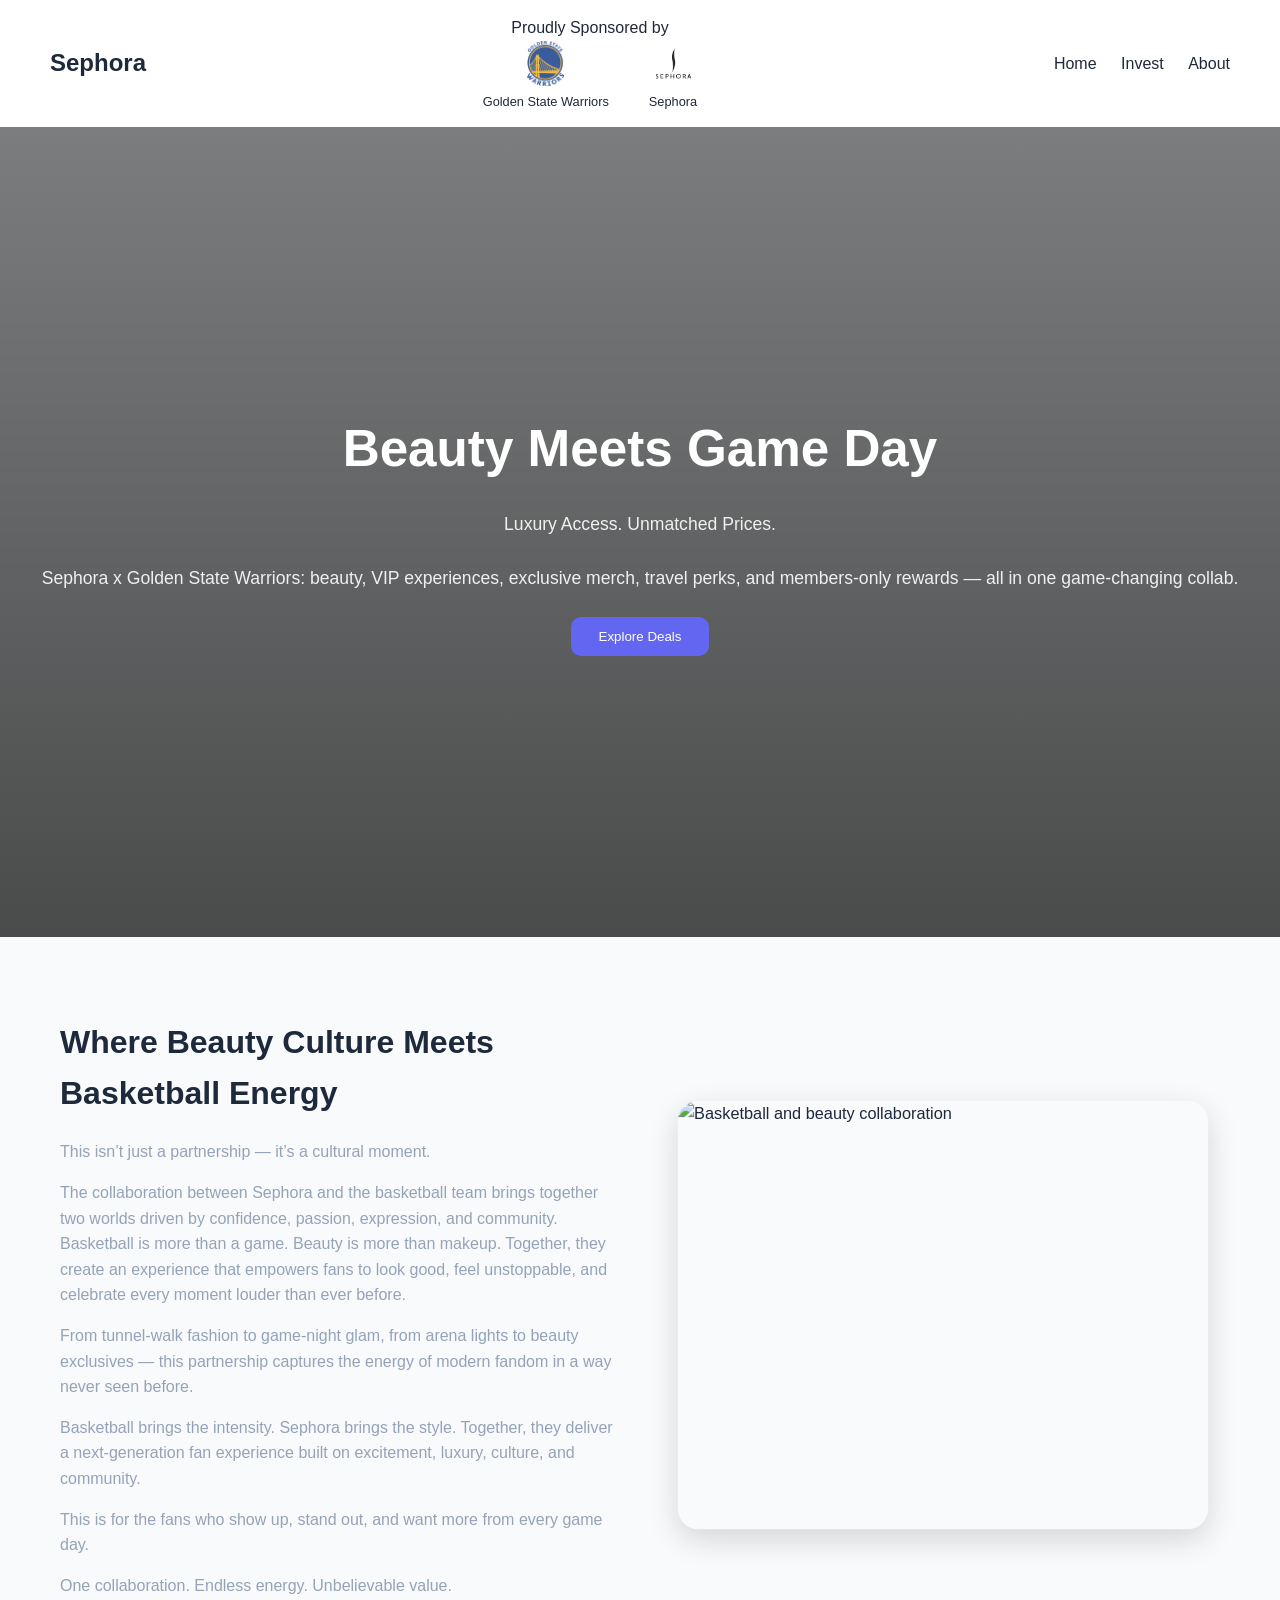
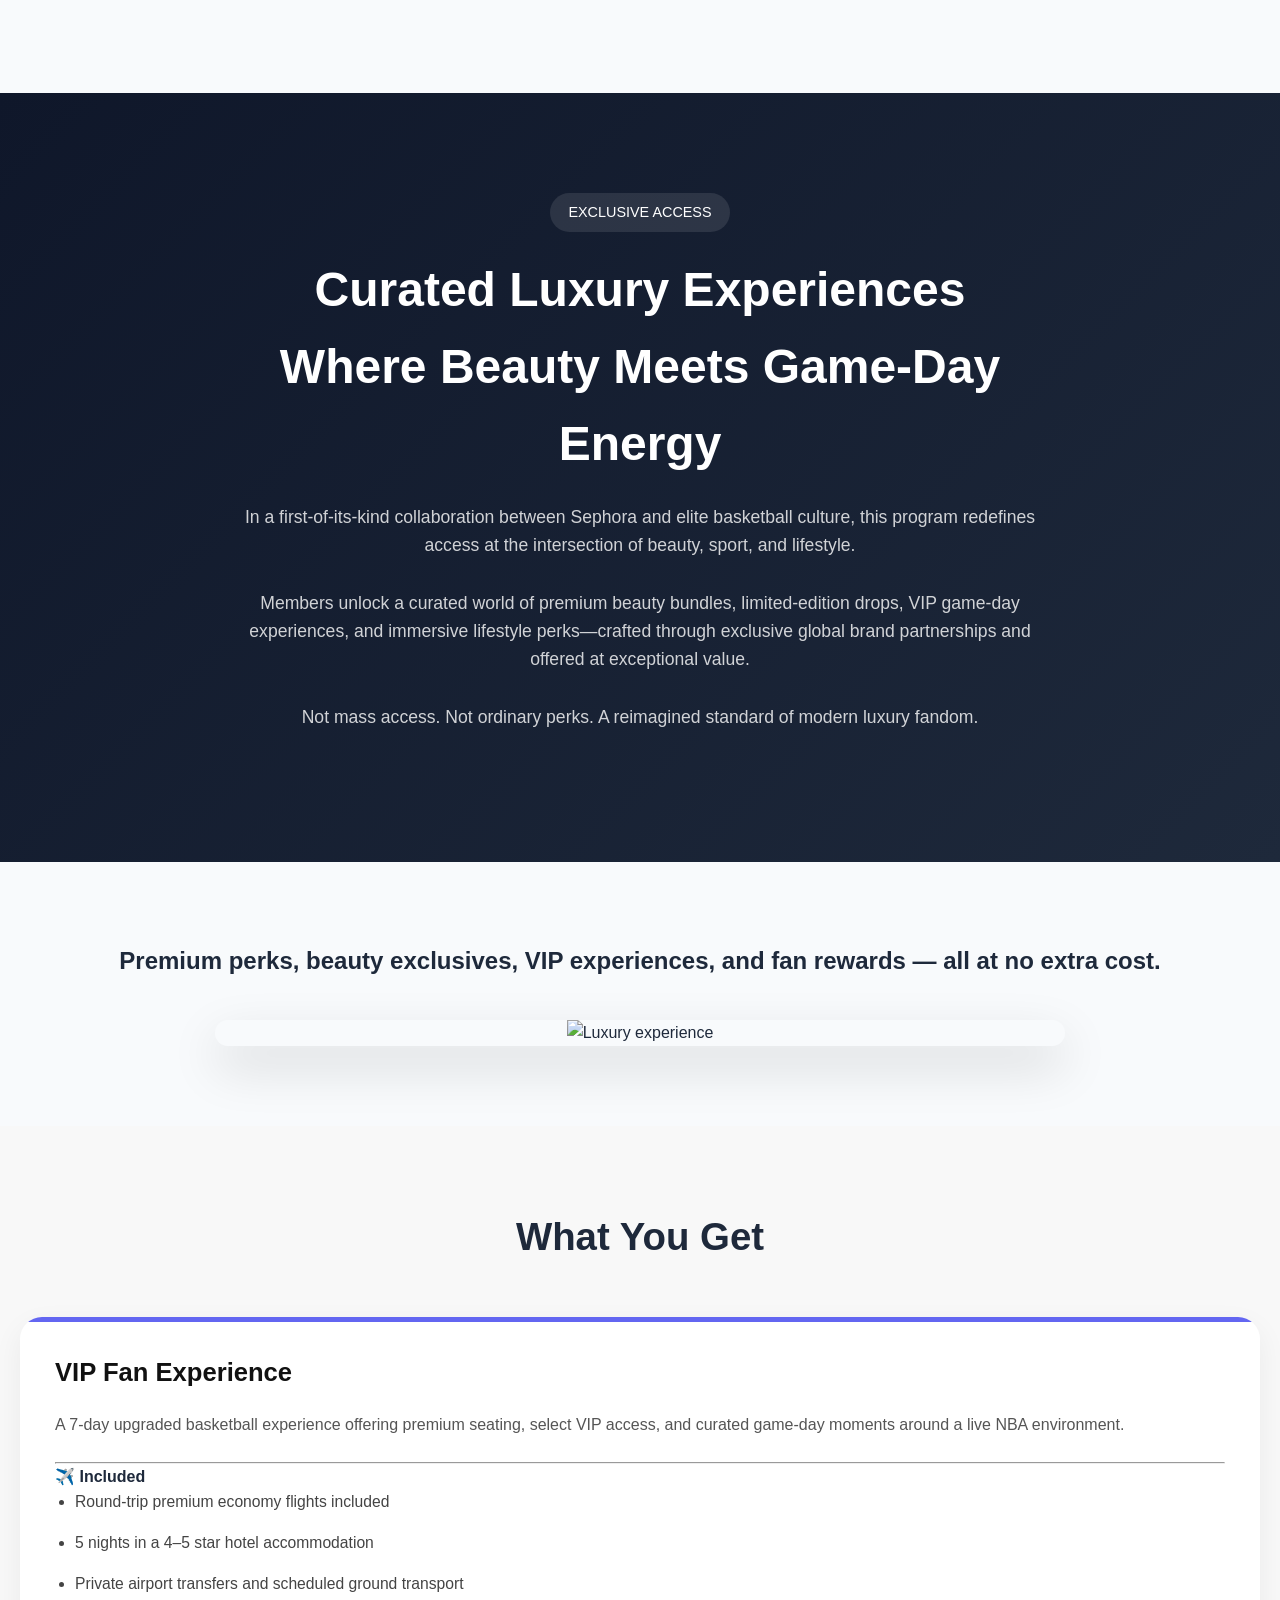
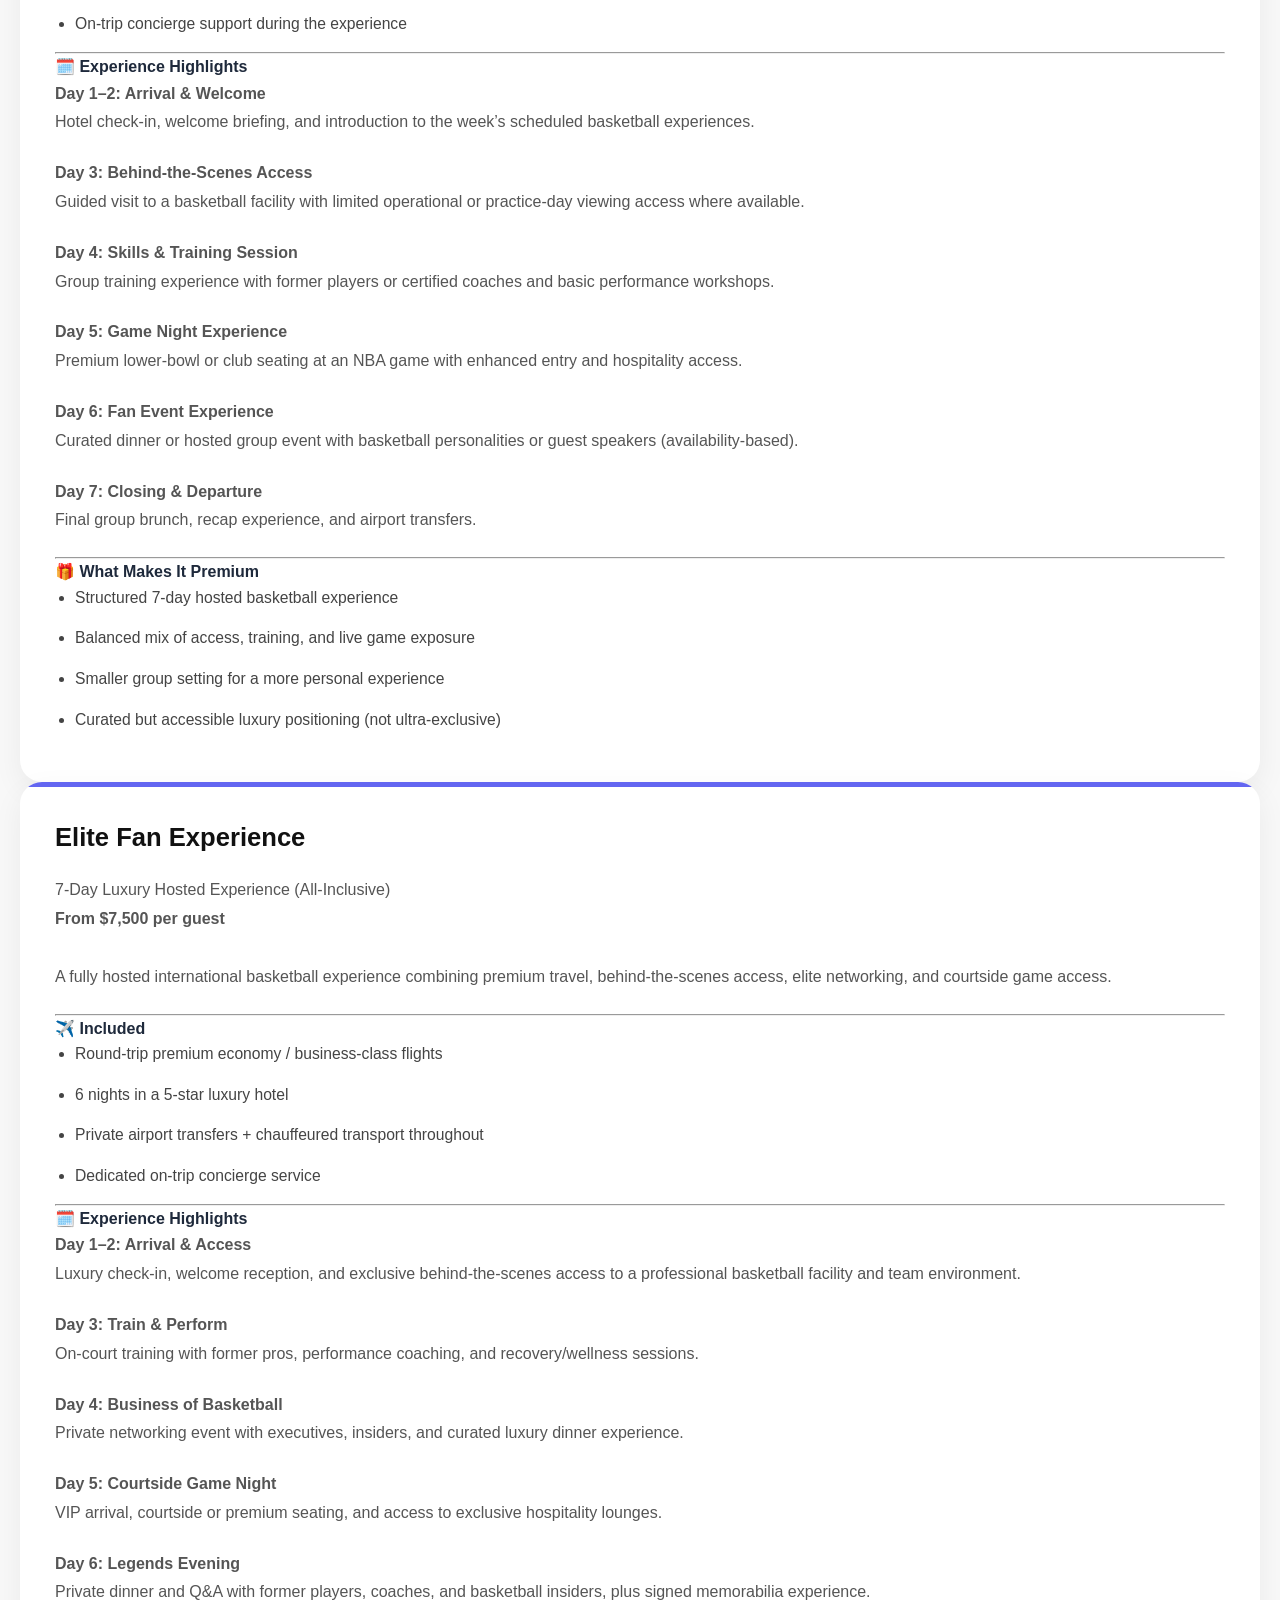
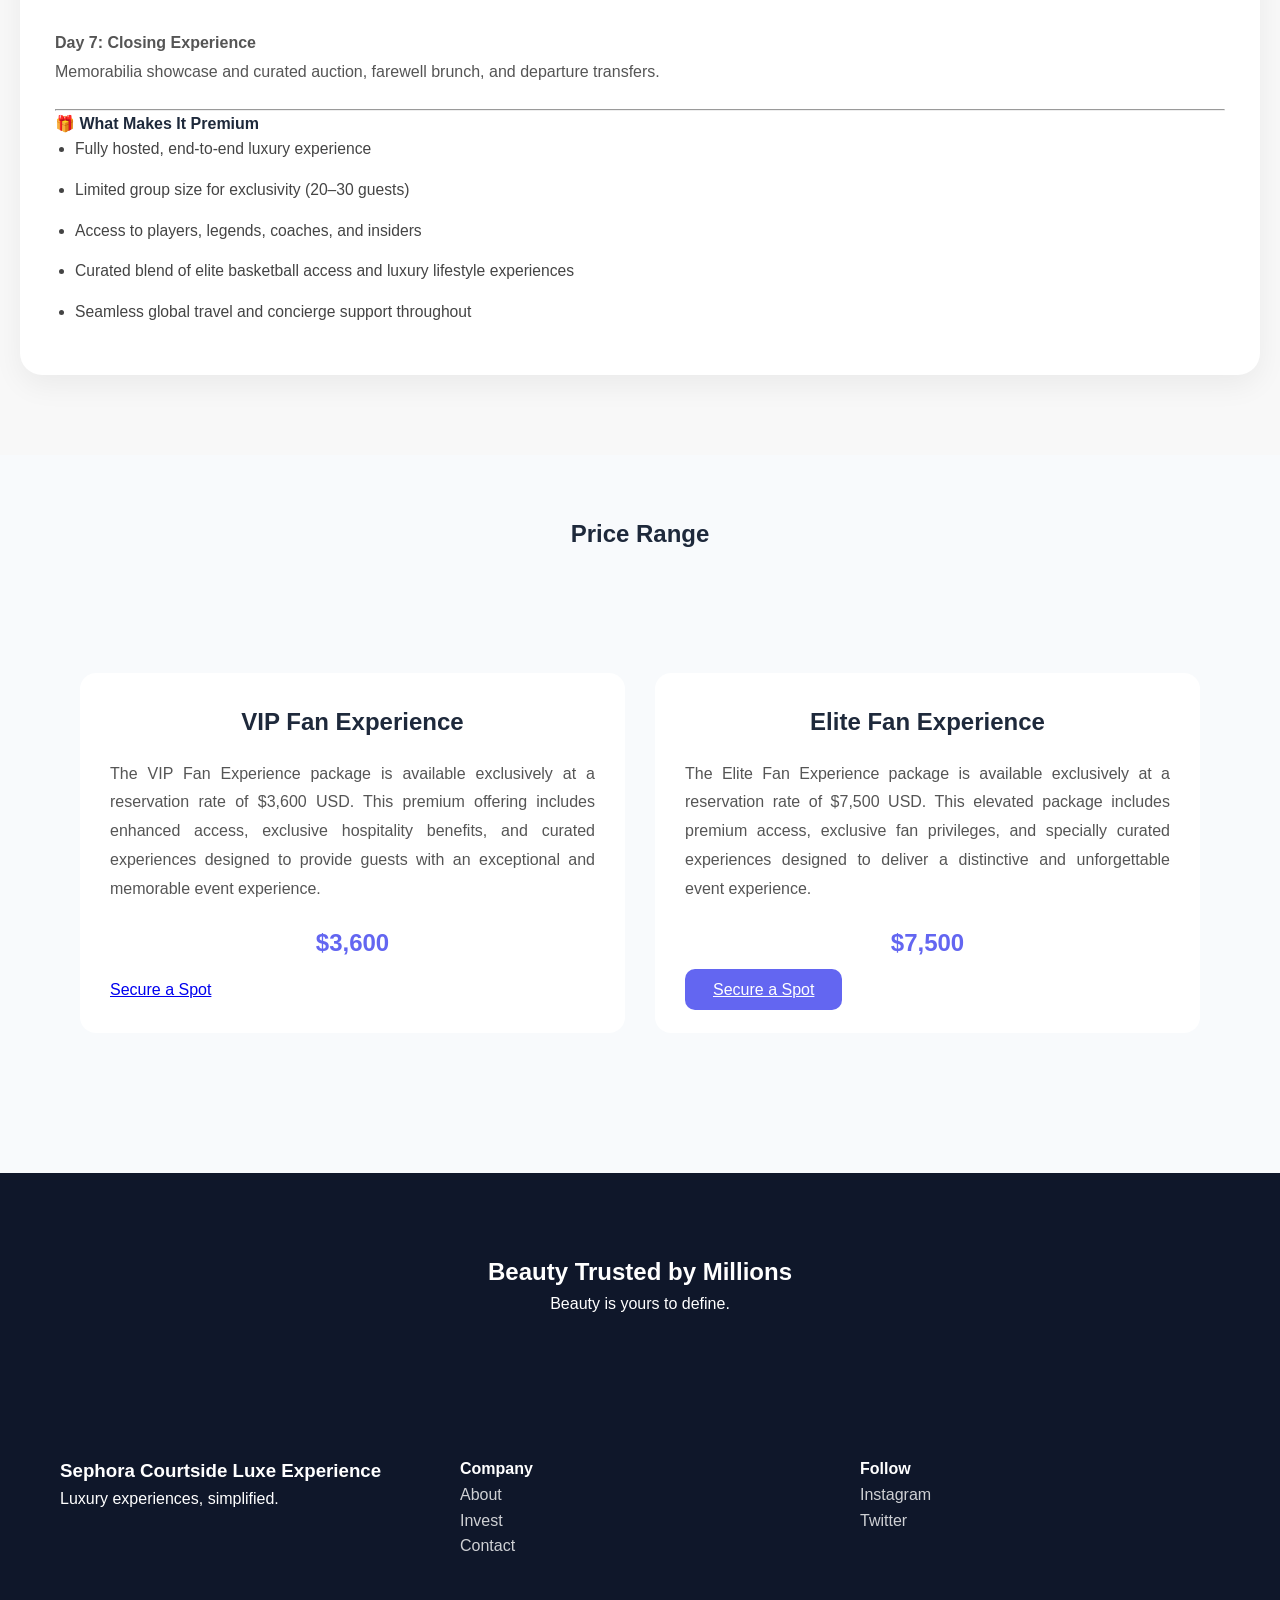
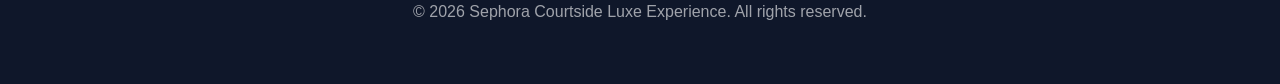
==== commit 3670fe9a: "index.html" ====
--- a/index.html
+++ b/index.html
@@ -193,7 +193,7 @@
   </ul>
 </div>
 
-    Here’s your full HTML updated cleanly and professionally with everything integrated:
+    
 
 <div class="benefit fade-in">
   <h3>Elite Fan Experience</h3>
